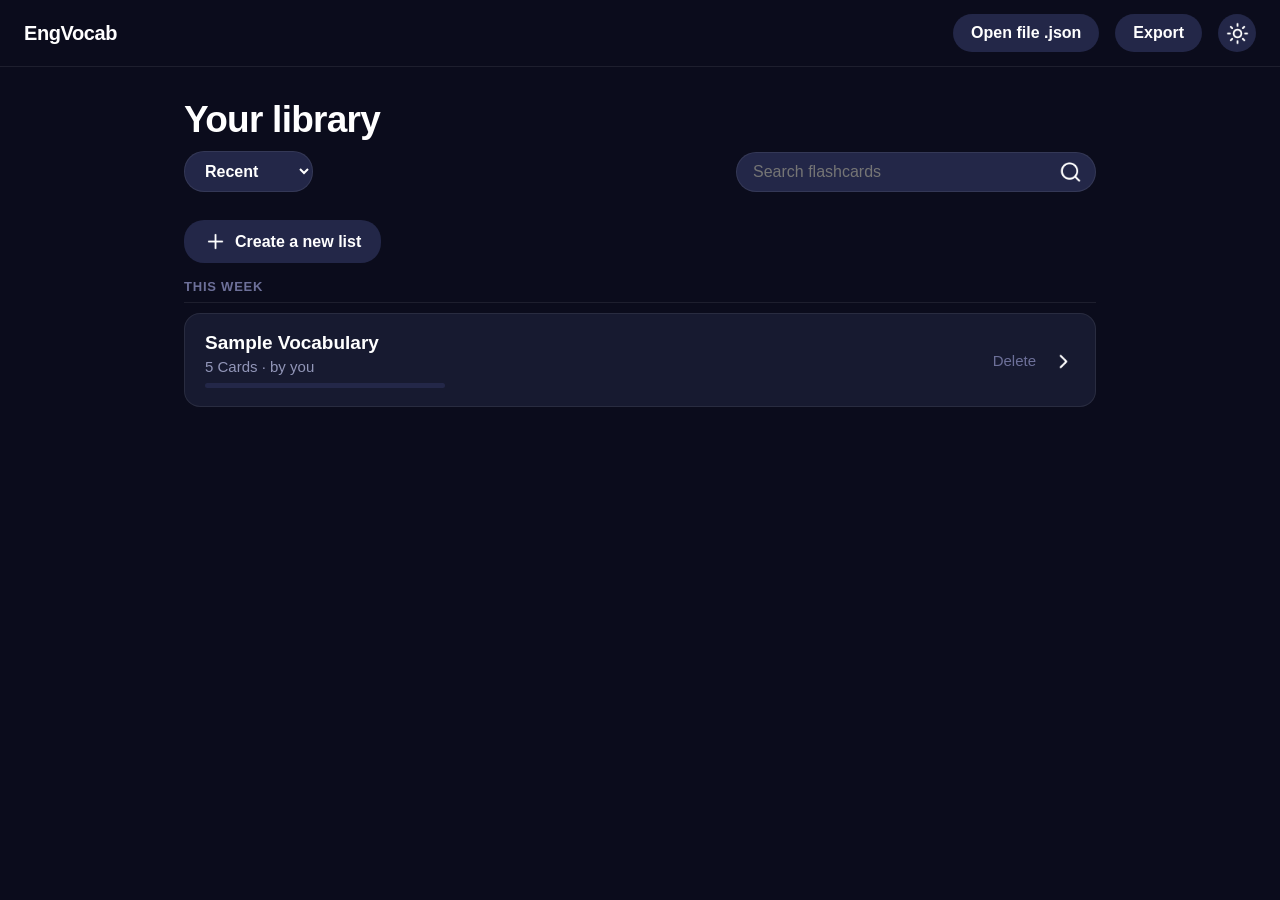
==== detail.html @ 564b1016 "no change" ====
<!DOCTYPE html>
<html lang="en">

<head>
    <meta charset="UTF-8">
    <meta name="viewport" content="width=device-width, initial-scale=1.0">
    <link rel="icon" type="image/png" href="./img/icon/icon-512.png">
    <title>EngVocab - Set</title>

    <link rel="preconnect" href="./font/font-times-new-roman.ttf">
    <link rel="preconnect" href="./font/font-times-new-roman.ttf" crossorigin>
    <link href="./font/font-times-new-roman.ttf" rel="stylesheet">

    <link rel="stylesheet" href="style.css">
</head>

<body>

    <div id="app"></div>

    <!-- Core: data, file storage, progress/streak, TTS, shared helpers -->
    <script src="js/state.js"></script>
    <script src="js/theme.js"></script>
    <script src="js/filesync.js"></script>
    <script src="js/progress.js"></script>
    <script src="js/helpers.js"></script>

    <!-- home.js holds the shared top nav / render dispatcher used by every page -->
    <script src="js/views/home.js"></script>
    <script src="js/views/detail.js"></script>
    <script src="js/views/editor.js"></script>

    <!-- App bootstrap (must load last) -->
    <script>window.DEFAULT_VIEW = 'detail';</script>
    <script src="js/main.js"></script>
</body>

</html>
---- style.css ----
:root {
  --bg: #0b0c1c;
  --panel: #171a30;
  --panel-2: #232748;
  --card: #2b2f52;
  --card-2: #333a63;
  --border: rgba(255, 255, 255, 0.08);
  --text: #ffffff;
  --text-dim: #9296b8;
  --text-dim-2: #6d7099;
  --accent: #5b6cf5;
  --accent-2: #4257ff;
  --accent-soft: rgba(91, 108, 245, 0.15);
  --green: #3fce7a;
  --green-dim: rgba(63, 206, 122, 0.15);
  --orange: #ff8a5c;
  --orange-dim: rgba(255, 138, 92, 0.15);
  --red: #ff5c7a;
  --yellow: #ffcf5c;
  --radius: 16px;
  --radius-sm: 10px;
}

/* ---------- Light theme ----------
   Toggled by setting data-theme="light" on <html> (see js/theme.js).
   Same variable names, so every rule elsewhere in this file that
   already uses var(--xxx) automatically re-themes with no other change. */
:root[data-theme="light"] {
  --bg: #f5f6fb;
  --panel: #ffffff;
  --panel-2: #eef0f8;
  --card: #ffffff;
  --card-2: #eef0f8;
  --border: rgba(20, 20, 40, 0.1);
  --text: #16182e;
  --text-dim: #5b5f7d;
  --text-dim-2: #82869e;
  --accent: #4257ff;
  --accent-2: #3346e6;
  --accent-soft: rgba(66, 87, 255, 0.1);
  --green: #1fa864;
  --green-dim: rgba(31, 168, 100, 0.12);
  --orange: #e2661f;
  --orange-dim: rgba(226, 102, 31, 0.12);
  --red: #e0304f;
  --yellow: #b98a00;
}
.theme-icon {
  width: 23px;
  height: 23px;
  object-fit: contain;
  vertical-align: middle;
}

/* Light theme: most icons in img/ are plain white PNGs (fine on the
   dark background) — invert them to a dark color so they stay visible
   on the light theme's light background. Icons that already carry
   their own color (like moon.png) get the "theme-icon-color" class
   instead, so they're skipped and keep their original color. */
:root[data-theme="light"] .theme-icon:not(.theme-icon-color) {
  filter: invert(1) brightness(0.2);
}

* {
  box-sizing: border-box;
}

html,
body {
  height: 100%;
}

body {
  margin: 0;
  background: var(--bg);
  color: var(--text);
  font-family: 'Be Vietnam Pro', -apple-system, BlinkMacSystemFont, 'Segoe UI', Roboto, Helvetica, Arial, sans-serif;
  -webkit-font-smoothing: antialiased;
  transition: background-color .2s ease, color .2s ease;
}

button {
  font-family: inherit;
}

.hidden {
  display: none !important;
}

::selection {
  background: var(--accent);
  color: #fff;
}

/* ---------- Top nav ---------- */
.topnav {
  display: flex;
  align-items: center;
  gap: 16px;
  padding: 14px 24px;
  border-bottom: 1px solid var(--border);
  background: var(--bg);
  position: sticky;
  top: 0;
  z-index: 20;
}

.topnav .brand {
  display: flex;
  align-items: center;
  gap: 10px;
  font-weight: 800;
  font-size: 20px;
  letter-spacing: -0.02em;
  cursor: pointer;
  user-select: none;
}

.brand-badge {
  width: 32px;
  height: 32px;
  border-radius: 9px;
  background: linear-gradient(135deg, var(--accent), #8b5cf6);
  display: flex;
  align-items: center;
  justify-content: center;
  font-size: 18px;
}

.topnav .spacer {
  flex: 1;
}

.icon-btn {
  width: 38px;
  height: 38px;
  border-radius: 50%;
  display: flex;
  align-items: center;
  justify-content: center;
  background: var(--panel-2);
  color: var(--text);
  border: none;
  /* background:transparent;border:none;color:var(--text); */
  cursor: pointer;
  font-size: 20px;
}
/* Nút "+ Create a new list" cần giãn theo chữ, không phải hình tròn cố định */
.icon-btn.wide {
  width: auto;
  height: auto;
  border-radius: 20px;
  padding: 10px 20px;
  white-space: nowrap;
  gap: 8px;
  font-weight: 700;
  font-size: 16px;
}

.icon-btn:hover {
  background: var(--panel-2);
}

.icon-btn-row {
  display: flex;
  gap: 8px;
  align-items: center;
}

.round-btn {
  background: var(--panel);
  border: 1px solid var(--border);
  font-size: 18px;
}

.round-btn:hover {
  background: var(--panel-2);
}

.dropdown-menu {
  position: absolute;
  top: 46px;
  right: 0;
  background: var(--panel-2);
  border: 1px solid var(--border);
  border-radius: 14px;
  padding: 8px;
  min-width: 200px;
  z-index: 50;
  box-shadow: 0 10px 30px rgba(0, 0, 0, 0.4);
}

.dropdown-menu button {
  display: flex;
  align-items: center;
  gap: 10px;
  width: 100%;
  text-align: left;
  background: none;
  border: none;
  color: var(--text);
  padding: 10px 12px;
  border-radius: 10px;
  cursor: pointer;
  font-size: 16px;
  font-weight: 600;
}

.dropdown-menu button:hover {
  background: var(--card-2);
}

.dropdown-menu button.danger {
  color: var(--red);
}

.mastered-tag {
  font-size: 12px;
  font-weight: 700;
  color: var(--green);
  background: var(--green-dim);
  padding: 2px 8px;
  border-radius: 99px;
  margin-left: 8px;
  vertical-align: middle;
}

.btn-primary {
  background: var(--accent);
  color: #fff;
  border: none;
  padding: 10px 18px;
  border-radius: 20px;
  font-weight: 700;
  cursor: pointer;
  font-size: 16px;
}

.btn-primary:hover {
  background: var(--accent-2);
}

.btn-ghost {
  background: var(--panel-2);
  color: var(--text);
  border: none;
  padding: 10px 18px;
  border-radius: 20px;
  font-weight: 700;
  cursor: pointer;
  font-size: 16px;
}

.btn-ghost:hover {
  background: var(--card-2);
}

/* ---------- Layout ---------- */
.page {
  max-width: 960px;
  margin: 0 auto;
  padding: 32px 24px 80px;
}

.crumb {
  color: var(--text-dim);
  font-size: 16px;
  display: flex;
  align-items: center;
  gap: 6px;
  margin-bottom: 10px;
}

.crumb a {
  color: var(--text-dim);
  text-decoration: none;
  cursor: pointer;
}

.crumb a:hover {
  color: var(--text);
}

h1.set-title {
  font-size: 37px;
  font-weight: 800;
  letter-spacing: -0.02em;
  margin: 0 0 24px;
}

/* ---------- Home: set list ---------- */
.empty-state {
  text-align: center;
  padding: 80px 20px;
  color: var(--text-dim);
}

.empty-state .big {
  font-size: 24px;
  font-weight: 800;
  color: var(--text);
  margin-bottom: 8px;
}

.set-grid {
  display: flex;
  flex-direction: column;
  gap: 12px;
}

.set-card {
  background: var(--panel);
  border: 1px solid var(--border);
  border-radius: var(--radius);
  padding: 18px 20px;
  cursor: pointer;
  display: flex;
  align-items: center;
  justify-content: space-between;
  transition: background .15s, transform .15s;
}

.set-card:hover {
  background: var(--panel-2);
  transform: translateY(-1px);
}

.set-card .name {
  font-weight: 700;
  font-size: 19px;
}

.set-card .meta {
  color: var(--text-dim);
  font-size: 15px;
  margin-top: 4px;
}

.set-card .arrow {
  color: var(--text-dim-2);
  font-size: 22px;
}

.set-card .del {
  background: transparent;
  border: none;
  color: var(--text-dim-2);
  font-size: 15px;
  padding: 6px 10px;
  border-radius: 8px;
  cursor: pointer;
}

.set-card .del:hover {
  color: var(--red);
  background: rgba(255, 92, 122, 0.1);
}

.streak-badge {
  background: var(--orange-dim);
  color: var(--orange);
  font-weight: 800;
  font-size: 16px;
  padding: 8px 16px;
  border-radius: 99px;
  white-space: nowrap;
}

.mini-progress {
  height: 5px;
  background: var(--panel-2);
  border-radius: 99px;
  overflow: hidden;
  margin-top: 8px;
  max-width: 240px;
}

.mini-progress-fill {
  height: 100%;
  background: var(--green);
  border-radius: 99px;
}

.mastery-bar-wrap {
  background: var(--panel);
  border: 1px solid var(--border);
  border-radius: 14px;
  padding: 16px 20px;
  margin-bottom: 20px;
}

.mastery-bar-head {
  display: flex;
  justify-content: space-between;
  font-size: 15px;
  color: var(--text-dim);
  font-weight: 700;
  margin-bottom: 10px;
}

.home-toolbar {
  display: flex;
  align-items: center;
  justify-content: space-between;
  gap: 12px;
  margin-bottom: 28px;
  flex-wrap: wrap;
}

.sort-select {
  background: var(--panel-2);
  color: var(--text);
  border: 1px solid var(--border);
  padding: 10px 16px;
  border-radius: 20px;
  font-weight: 700;
  font-size: 16px;
  cursor: pointer;
  outline: none;
}

.search-box {
  position: relative;
  flex: 1;
  max-width: 360px;
  min-width: 200px;
}

.search-box input {
  width: 100%;
  background: var(--panel-2);
  border: 1px solid var(--border);
  color: var(--text);
  padding: 10px 40px 10px 16px;
  border-radius: 20px;
  font-size: 16px;
  outline: none;
}

.search-box input:focus {
  border-color: var(--accent);
}

.search-box .search-icon {
  position: absolute;
  right: 14px;
  top: 50%;
  transform: translateY(-50%);
  color: var(--text-dim);
  pointer-events: none;
}

.set-group {
  margin-bottom: 28px;
}

.set-group-label {
  font-size: 13px;
  font-weight: 800;
  letter-spacing: 0.06em;
  color: var(--text-dim-2);
  margin-bottom: 10px;
  padding-bottom: 8px;
  border-bottom: 1px solid var(--border);
}

/* ---------- Study set overview ---------- */
.action-row {
  display: flex;
  gap: 10px;
  margin-bottom: 24px;
  flex-wrap: wrap;
}

.mode-tabs {
  display: grid;
  grid-template-columns: 1fr 1fr 1fr;
  gap: 10px;
  margin-bottom: 20px;
}

.mode-tab {
  background: var(--panel);
  border: 1px solid var(--border);
  border-radius: 14px;
  padding: 16px;
  display: flex;
  align-items: center;
  justify-content: center;
  gap: 10px;
  font-weight: 700;
  cursor: pointer;
  font-size: 17px;
}

.mode-tab:hover {
  background: var(--panel-2);
}

.mode-tab .ic {
  font-size: 20px;
}

.preview-card {
  background: var(--panel);
  border: 1px solid var(--border);
  border-radius: var(--radius);
  overflow: hidden;
  margin-bottom: 24px;
}

.preview-face {
  min-height: 220px;
  display: flex;
  align-items: center;
  justify-content: center;
  font-size: 31px;
  font-weight: 600;
  padding: 40px 20px;
  text-align: center;
  cursor: pointer;
}

.preview-face.def {
  color: var(--accent);
}

.preview-hint {
  display: flex;
  justify-content: space-between;
  align-items: center;
  padding: 10px 18px;
  color: var(--text-dim);
  font-size: 15px;
}

.preview-footer {
  background: var(--accent-soft);
  color: var(--accent);
  padding: 10px 18px;
  font-size: 15px;
  display: flex;
  align-items: center;
  gap: 8px;
  font-weight: 600;
}

.preview-nav {
  display: flex;
  align-items: center;
  justify-content: center;
  gap: 16px;
  padding: 14px 0;
}

.preview-count {
  color: var(--text-dim);
  font-size: 15px;
  font-weight: 600;
}

kbd {
  background: var(--panel-2);
  border: 1px solid var(--border);
  border-radius: 5px;
  padding: 1px 7px;
  font-size: 13px;
  font-family: inherit;
}

.term-section {
  position: relative;
}

.term-list-header {
  display: flex;
  align-items: center;
  justify-content: space-between;
  margin: 32px 0 14px;
}

.term-list-header h3 {
  margin: 0;
  font-size: 20px;
}

.term-list-header.sticky-bar {
  position: sticky;
  top: 66px;
  z-index: 15;
  background: var(--bg);
  padding: 14px 0;
  margin: 32px 0 14px;
}

.term-row {
  background: var(--panel);
  border: 1px solid var(--border);
  border-radius: 14px;
  padding: 12px 20px 18px;
  margin-bottom: 10px;
}

.term-row-icons {
  display: flex;
  justify-content: flex-end;
  gap: 6px;
  margin-bottom: 6px;
}

.term-row-icons .round-btn.small {
  width: 32px;
  height: 32px;
  font-size: 16px;
}

.term-row-content {
  display: flex;
  gap: 20px;
  align-items: center;
}

.term-row-content .sep {
  width: 1px;
  align-self: stretch;
  background: var(--border);
  flex-shrink: 0;
}

.term-row .t {
  flex: 1;
  font-weight: 700;
  font-size: 18px;
}

.term-row .d {
  flex: 1;
  color: var(--text-dim);
  font-size: 18px;
  position: relative;
}

.term-row .d.hidden-def {
  color: transparent;
  user-select: none;
}

.term-row .d.hidden-def::before {
  content: '';
  position: absolute;
  inset: 0;
  background: var(--panel-2);
  border-radius: 6px;
}

.term-row.editing {
  padding: 16px 20px;
}

.term-edit-input {
  flex: 1;
  background: var(--panel-2);
  border: 1px solid var(--border);
  color: var(--text);
  padding: 10px 12px;
  border-radius: 10px;
  font-size: 17px;
  outline: none;
}

.term-edit-input:focus {
  border-color: var(--accent);
}

/* ---------- Editor ---------- */
.editor-row {
  background: var(--panel);
  border: 1px solid var(--border);
  border-radius: 14px;
  padding: 16px;
  display: flex;
  gap: 14px;
  margin-bottom: 12px;
  align-items: flex-start;
}

.editor-row .num {
  width: 26px;
  height: 26px;
  border-radius: 50%;
  background: var(--panel-2);
  display: flex;
  align-items: center;
  justify-content: center;
  font-size: 13px;
  color: var(--text-dim);
  margin-top: 20px;
  flex-shrink: 0;
}

.editor-row input {
  flex: 1;
  background: var(--panel-2);
  border: 1px solid transparent;
  color: var(--text);
  padding: 12px 14px;
  border-radius: 10px;
  font-size: 17px;
  outline: none;
}

.editor-row input:focus {
  border-color: var(--accent);
}

.editor-row .rm {
  background: transparent;
  border: none;
  color: var(--text-dim-2);
  cursor: pointer;
  font-size: 20px;
  width: 30px;
  height: 30px;
  flex-shrink: 0;
  border-radius: 8px;
  margin-top: 14px;
  display: flex;
  align-items: center;
  justify-content: center;
}

.editor-row .rm:hover {
  color: var(--red);
  background: rgba(255, 92, 122, 0.1);
}

.field-label {
  font-size: 12px;
  color: var(--text-dim-2);
  text-transform: uppercase;
  letter-spacing: .04em;
  margin-bottom: 4px;
  display: block;
}

.editor-col {
  display: flex;
  flex-direction: column;
  flex: 1;
}

.def-suggestion {
  min-height: 20px;
  margin-top: 4px;
}
.sugg-chip {
  display: inline-block;
  font-size: 13px;
  color: var(--accent);
  background: var(--accent-soft);
  border-radius: 8px;
  padding: 4px 10px;
  cursor: pointer;
}
.sugg-chip:hover { filter: brightness(1.1); }
.sugg-chip em { color: var(--text-dim); font-style: normal; }
.sugg-loading, .sugg-error {
  font-size: 13px;
  color: var(--text-dim);
}
.sugg-error { color: var(--red); }

.add-row-btn {
  width: 100%;
  padding: 16px;
  border-radius: 14px;
  border: 1.5px dashed var(--border);
  background: transparent;
  color: var(--text-dim);
  font-weight: 700;
  cursor: pointer;
  font-size: 16px;
  margin-bottom: 20px;
}

.add-row-btn:hover {
  border-color: var(--accent);
  color: var(--accent);
}

textarea.import-box {
  width: 100%;
  min-height: 160px;
  background: var(--panel);
  border: 1px solid var(--border);
  color: var(--text);
  border-radius: 14px;
  padding: 16px;
  font-size: 16px;
  font-family: inherit;
  resize: vertical;
  outline: none;
}

textarea.import-box:focus {
  border-color: var(--accent);
}

.toggle-link {
  color: var(--accent);
  background: none;
  border: none;
  cursor: pointer;
  font-weight: 700;
  font-size: 15px;
  padding: 0;
}

input.title-input {
  width: 100%;
  background: transparent;
  border: none;
  border-bottom: 2px solid var(--border);
  color: var(--text);
  font-size: 35px;
  font-weight: 700;
  padding: 6px 2px;
  outline: none;
  margin-bottom: 24px;
  -webkit-font-smoothing: antialiased;
  -moz-osx-font-smoothing: grayscale;
  text-rendering: optimizeLegibility;
}

input.title-input:focus {
  border-color: var(--accent);
}

.editor-actions {
  display: flex;
  gap: 10px;
  justify-content: flex-end;
  margin-top: 24px;
  padding-top: 20px;
  border-top: 1px solid var(--border);
}

/* ---------- Full-screen study modes ---------- */
.study-screen {
  position: fixed;
  inset: 0;
  background: var(--bg);
  z-index: 100;
  display: flex;
  flex-direction: column;
}

.study-top {
  display: flex;
  align-items: center;
  padding: 16px 24px;
  gap: 16px;
}

.study-top .left {
  display: flex;
  align-items: center;
  gap: 8px;
  font-weight: 800;
  font-size: 18px;
}

.study-top .center {
  flex: 1;
  text-align: center;
  color: var(--text-dim);
  font-size: 15px;
}

.study-top .center .setname {
  font-weight: 700;
  color: var(--text);
  font-size: 16px;
  display: block;
}

.study-top .right {
  display: flex;
  gap: 10px;
  align-items: center;
}

.study-body {
  flex: 1;
  display: flex;
  flex-direction: column;
  align-items: center;
  padding: 0 24px 24px;
  overflow: auto;
}

.study-inner {
  width: 100%;
  max-width: 760px;
}

/* Flashcard mode */
.fc-stats {
  display: flex;
  justify-content: space-between;
  margin-bottom: 14px;
}

.stat-pill {
  display: flex;
  align-items: center;
  gap: 8px;
  font-weight: 700;
  font-size: 16px;
}

.stat-pill .n {
  width: 26px;
  height: 26px;
  border-radius: 50%;
  display: flex;
  align-items: center;
  justify-content: center;
  font-size: 15px;
  border: 1.5px solid currentColor;
}

.stat-orange {
  color: var(--orange);
}

.stat-green {
  color: var(--green);
}

.flip-card {
  position: relative;
  background: var(--panel);
  border: 1px solid var(--border);
  border-radius: var(--radius);
  min-height: 380px;
  display: flex;
  flex-direction: column;
  cursor: pointer;
  user-select: none;
  perspective: 1200px;
  touch-action: pan-y;
  will-change: transform;
}

.flip-card.swipe-yes {
  border-color: var(--green);
  box-shadow: 0 0 0 2px var(--green) inset;
}
.flip-card.swipe-no {
  border-color: var(--red, #e5484d);
  box-shadow: 0 0 0 2px var(--red, #e5484d) inset;
}

.flip-card .fc-head {
  display: flex;
  justify-content: space-between;
  align-items: center;
  padding: 16px 20px;
  color: var(--text-dim);
  font-size: 15px;
}

.flip-card .fc-face {
  flex: 1;
  display: flex;
  align-items: center;
  justify-content: center;
  font-size: 33px;
  font-weight: 600;
  text-align: center;
  padding: 20px 40px;
}

.flip-card .fc-face.def {
  color: var(--accent);
}

.flip-card .fc-foot {
  background: var(--accent-soft);
  color: var(--accent);
  font-weight: 600;
  font-size: 15px;
  padding: 12px 20px;
  display: flex;
  align-items: center;
  justify-content: center;
  gap: 8px;
}

.fc-controls {
  display: flex;
  justify-content: center;
  gap: 20px;
  margin-top: 20px;
}

.fc-circle {
  width: 56px;
  height: 56px;
  border-radius: 50%;
  border: none;
  cursor: pointer;
  display: flex;
  align-items: center;
  justify-content: center;
  font-size: 24px;
  color: #fff;
}

.fc-circle.no {
  background: var(--orange-dim);
  color: var(--orange);
}

.fc-circle.no:hover {
  background: var(--orange);
  color: #fff;
}

.fc-circle.yes {
  background: var(--green-dim);
  color: var(--green);
}

.fc-circle.yes:hover {
  background: var(--green);
  color: #fff;
}

.fc-nav {
  width: 44px;
  height: 44px;
  border-radius: 50%;
  border: 1px solid var(--border);
  background: var(--panel);
  color: var(--text-dim);
  cursor: pointer;
  font-size: 18px;
  display: flex;
  align-items: center;
  justify-content: center;
}

.fc-nav:hover {
  background: var(--panel-2);
  color: var(--text);
}

.fc-bottom-row {
  display: flex;
  justify-content: center;
  align-items: center;
  margin-top: 24px;
}

/* Learn mode */
.progress-track {
  height: 8px;
  background: var(--panel-2);
  border-radius: 99px;
  overflow: hidden;
  flex: 1;
  margin: 0 14px;
}

.progress-fill {
  height: 100%;
  background: var(--accent);
  border-radius: 99px;
  transition: width .3s;
}

.learn-card {
  background: var(--panel);
  border: 1px solid var(--border);
  border-radius: var(--radius);
  padding: 28px;
  margin-bottom: 20px;
}

.learn-label {
  color: var(--text-dim);
  font-size: 15px;
  margin-bottom: 10px;
  display: flex;
  align-items: center;
  gap: 8px;
}

.learn-term {
  font-size: 28px;
  font-weight: 600;
  min-height: 60px;
  margin-bottom: 20px;
}

.choices {
  display: grid;
  grid-template-columns: 1fr 1fr;
  gap: 12px;
}

.choice {
  background: var(--panel);
  border: 1.5px solid var(--border);
  border-radius: 12px;
  padding: 16px 18px;
  text-align: left;
  cursor: pointer;
  font-size: 17px;
  color: var(--text);
  display: flex;
  gap: 12px;
  align-items: flex-start;
}

.choice:hover {
  border-color: var(--accent);
}

.choice .idx {
  color: var(--text-dim-2);
  font-weight: 700;
}

.choice.correct {
  background: var(--green-dim);
  border-color: var(--green);
  color: var(--green);
}

.choice.wrong {
  background: rgba(255, 92, 122, 0.1);
  border-color: var(--red);
  color: var(--red);
}

.written-input {
  width: 100%;
  background: var(--panel-2);
  border: 1.5px solid var(--border);
  color: var(--text);
  padding: 14px 16px;
  border-radius: 12px;
  font-size: 18px;
  outline: none;
}

.written-input:focus {
  border-color: var(--accent);
}

.learn-footer {
  display: flex;
  justify-content: space-between;
  align-items: center;
  margin-top: 14px;
}

.link-btn {
  background: none;
  border: none;
  color: var(--accent);
  cursor: pointer;
  font-weight: 700;
  font-size: 16px;
}

.feedback-banner {
  border-radius: 12px;
  padding: 14px 18px;
  margin-bottom: 16px;
  font-weight: 700;
  display: none;
  align-items: center;
  gap: 10px;
}

.feedback-banner.show {
  display: flex;
}

.feedback-banner.ok {
  background: var(--green-dim);
  color: var(--green);
}

.feedback-banner.bad {
  background: rgba(255, 92, 122, 0.1);
  color: var(--red);
}

.continue-btn {
  margin-top: 10px;
  align-self: flex-end;
}

/* Test mode */
.test-q {
  background: var(--panel);
  border: 1px solid var(--border);
  border-radius: var(--radius);
  padding: 24px;
  margin-bottom: 18px;
}

.test-q .qn {
  color: var(--text-dim);
  font-size: 15px;
  margin-bottom: 8px;
}

.test-q .qterm {
  font-size: 22px;
  font-weight: 700;
  margin-bottom: 16px;
}

.tf-row {
  display: flex;
  gap: 12px;
}

.tf-choice {
  flex: 1;
  text-align: center;
  padding: 14px;
  border-radius: 10px;
  border: 1.5px solid var(--border);
  background: var(--panel-2);
  cursor: pointer;
  font-weight: 700;
}

.tf-choice.sel {
  border-color: var(--accent);
  background: var(--accent-soft);
  color: var(--accent);
}

.test-q .review-tag {
  font-size: 13px;
  font-weight: 700;
  padding: 3px 10px;
  border-radius: 99px;
  margin-left: 8px;
}

.review-tag.correct {
  background: var(--green-dim);
  color: var(--green);
}

.review-tag.wrong {
  background: rgba(255, 92, 122, 0.1);
  color: var(--red);
}

/* Modal */
.modal-overlay {
  position: fixed;
  inset: 0;
  background: rgba(4, 5, 15, 0.7);
  z-index: 200;
  display: flex;
  align-items: center;
  justify-content: center;
  padding: 20px;
}

.modal {
  background: var(--panel);
  border: 1px solid var(--border);
  border-radius: 20px;
  width: 100%;
  max-width: 520px;
  max-height: 88vh;
  overflow-y: auto;
  padding: 28px;
}

.modal h2 {
  margin: 0 0 20px;
  font-size: 26px;
}

.modal-row {
  background: var(--panel-2);
  border-radius: 14px;
  padding: 16px 18px;
  margin-bottom: 12px;
  display: flex;
  align-items: center;
  justify-content: space-between;
  font-weight: 700;
}

.switch {
  width: 42px;
  height: 24px;
  background: var(--card-2);
  border-radius: 99px;
  position: relative;
  cursor: pointer;
  flex-shrink: 0;
  border: none;
}

.switch.on {
  background: var(--accent);
}

.switch .knob {
  position: absolute;
  top: 3px;
  left: 3px;
  width: 18px;
  height: 18px;
  border-radius: 50%;
  background: #fff;
  transition: left .15s;
}

.switch.on .knob {
  left: 21px;
}

.num-input {
  width: 70px;
  background: var(--panel-2);
  border: 1px solid var(--border);
  color: var(--text);
  padding: 10px 12px;
  border-radius: 10px;
  text-align: center;
  font-weight: 700;
  outline: none;
}

.modal-actions {
  display: flex;
  justify-content: flex-end;
  gap: 10px;
  margin-top: 20px;
}

.modal-close {
  position: absolute;
  top: 20px;
  right: 20px;
  background: var(--panel-2);
  border: none;
  color: var(--text);
  width: 32px;
  height: 32px;
  border-radius: 50%;
  cursor: pointer;
  font-size: 18px;
}

.modal-sep {
  border: none;
  border-top: 1px solid var(--border);
  margin: 16px 0;
}

.modal-row-link {
  color: var(--accent);
  font-weight: 700;
  font-size: 16px;
  display: inline-flex;
  align-items: center;
  gap: 4px;
}

.modal-subpanel {
  background: var(--panel);
  border: 1px solid var(--border);
  border-radius: 12px;
  padding: 4px 12px;
  margin: -4px 0 12px;
}

.select-input {
  background: var(--panel-2);
  border: 1px solid var(--border);
  color: var(--text);
  padding: 8px 12px;
  border-radius: 10px;
  font-weight: 600;
  outline: none;
  cursor: pointer;
}

.modal-footer-row {
  display: flex;
  justify-content: space-between;
  align-items: center;
  margin-top: 20px;
}

.pill-row {
  display: flex;
  gap: 10px;
  margin-bottom: 18px;
  flex-wrap: wrap;
}

.pill-toggle {
  flex: 1;
  min-width: 110px;
  background: var(--panel-2);
  border: 1.5px solid var(--border);
  color: var(--text-dim);
  padding: 12px 16px;
  border-radius: 99px;
  font-weight: 700;
  cursor: pointer;
  text-align: center;
  display: flex;
  align-items: center;
  justify-content: center;
  gap: 8px;
}

.pill-toggle.on {
  background: var(--accent-soft);
  border-color: var(--accent);
  color: var(--accent);
}

.pill-toggle.disabled {
  opacity: 0.4;
  cursor: not-allowed;
}

.accordion-row {
  background: var(--panel-2);
  border-radius: 14px;
  padding: 16px 18px;
  margin-bottom: 12px;
  display: flex;
  align-items: center;
  justify-content: space-between;
  font-weight: 700;
  cursor: pointer;
}

.accordion-row .chev {
  transition: transform .15s;
  display: inline-block;
  color: var(--text-dim);
}

.accordion-row .chev.open {
  transform: rotate(180deg);
}

.accordion-panel {
  background: var(--panel);
  border: 1px solid var(--border);
  border-radius: 12px;
  padding: 4px 12px;
  margin: -4px 0 12px;
}

.matching-rows {
  display: flex;
  flex-direction: column;
  gap: 12px;
}

.matching-row {
  display: flex;
  align-items: stretch;
  gap: 16px;
}

.matching-fixed {
  flex: 1;
  background: var(--panel-2);
  border: 1.5px solid var(--border);
  color: var(--text);
  padding: 14px 16px;
  border-radius: 10px;
  font-weight: 700;
  font-size: 17px;
  display: flex;
  align-items: center;
}

.matching-drop {
  flex: 1;
  min-height: 48px;
  border: 1.5px dashed var(--border);
  border-radius: 10px;
  padding: 12px 16px;
  display: flex;
  align-items: center;
  justify-content: space-between;
  gap: 8px;
  color: var(--text-dim);
  transition: border-color .15s, background .15s;
}

.matching-drop.over {
  border-color: var(--accent);
  background: var(--accent-soft);
}

.matching-drop.filled {
  border-style: solid;
  background: var(--card);
  color: var(--text);
  font-weight: 700;
  cursor: pointer;
}

.matching-drop.filled.correct {
  border-color: var(--green);
  background: var(--green-dim);
  color: var(--green);
}

.matching-drop.filled.wrong {
  border-color: var(--red);
  background: var(--red);
  background: rgba(255, 92, 122, 0.12);
  color: var(--red);
}

.matching-drop .remove-x {
  color: var(--text-dim);
  font-weight: 800;
  cursor: pointer;
  padding: 0 2px;
}

.matching-bank-label {
  font-size: 13px;
  color: var(--text-dim-2);
  text-transform: uppercase;
  letter-spacing: .04em;
  margin: 20px 0 10px;
}

.matching-bank {
  display: flex;
  flex-wrap: wrap;
  gap: 10px;
}

.matching-chip {
  background: var(--panel-2);
  border: 1.5px solid var(--border);
  color: var(--text);
  padding: 10px 16px;
  border-radius: 10px;
  cursor: grab;
  font-weight: 600;
  font-size: 16px;
  user-select: none;
}

.matching-chip.picked {
  border-color: var(--accent);
  background: var(--accent-soft);
  color: var(--accent);
}

.matching-chip.dragging {
  opacity: 0.4;
}

/* Results */
.results-hero {
  text-align: center;
  padding: 40px 20px;
}

.results-score {
  font-size: 59px;
  font-weight: 800;
  margin: 10px 0;
}

.results-sub {
  color: var(--text-dim);
  margin-bottom: 30px;
}

.results-stats {
  display: flex;
  justify-content: center;
  gap: 32px;
  margin-bottom: 30px;
}

.rstat {
  text-align: center;
}

.rstat .n {
  font-size: 31px;
  font-weight: 800;
}

.rstat .l {
  color: var(--text-dim);
  font-size: 15px;
  margin-top: 2px;
}

@media (max-width:640px) {
  .mode-tabs {
    grid-template-columns: 1fr;
  }

  .choices {
    grid-template-columns: 1fr;
  }

  h1.set-title {
    font-size: 28px;
  }

  .page {
    padding: 20px 16px 60px;
  }
}
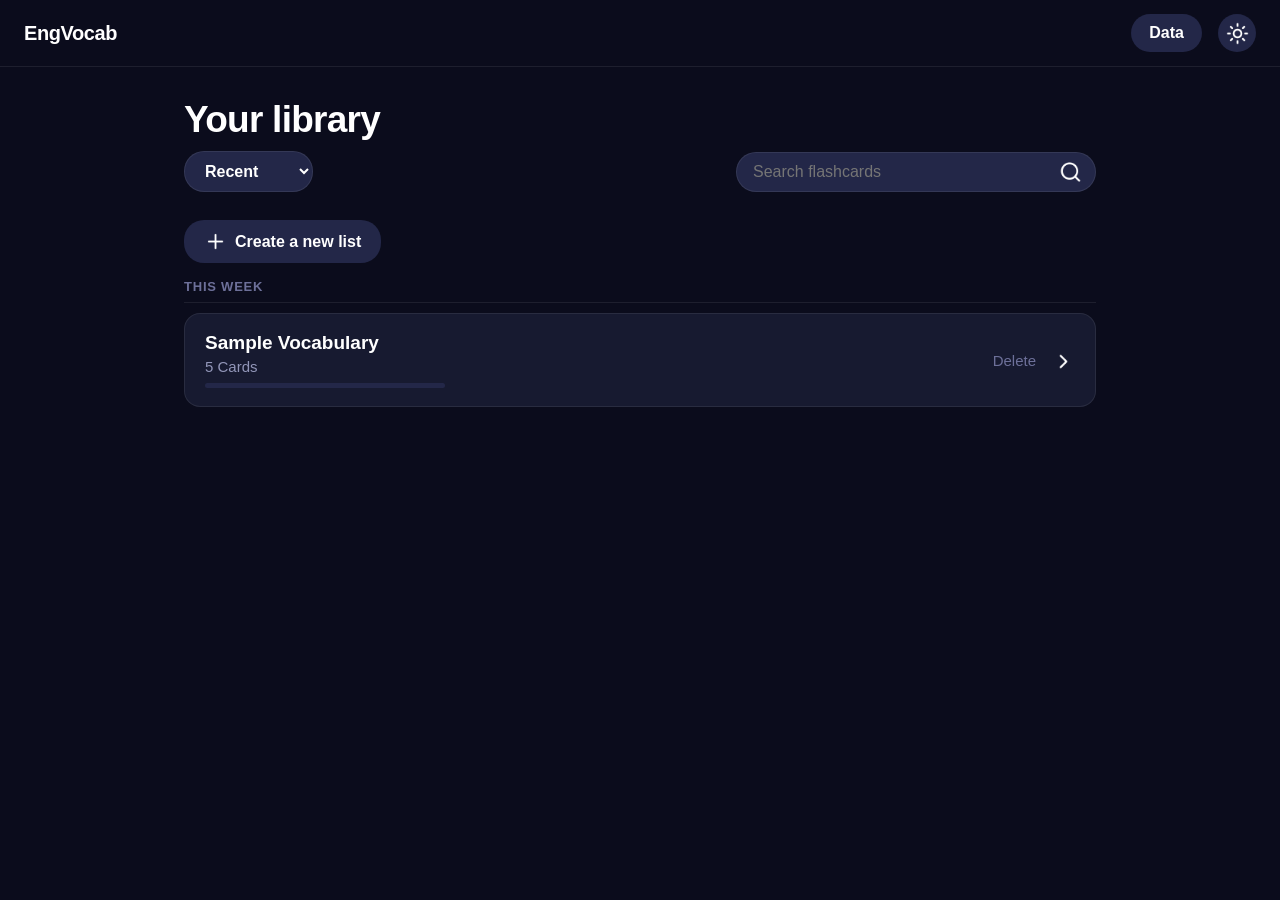
==== commit 9226d443: "feat: spaced repetition, retry missed terms, richer terms, better import, data menu - Leitner-style " ====
--- a/detail.html
+++ b/detail.html
@@ -7,11 +7,8 @@
     <link rel="icon" type="image/png" href="./img/icon/icon-512.png">
     <title>EngVocab - Set</title>
 
-    <link rel="preconnect" href="./font/font-times-new-roman.ttf">
-    <link rel="preconnect" href="./font/font-times-new-roman.ttf" crossorigin>
-    <link href="./font/font-times-new-roman.ttf" rel="stylesheet">
-
     <link rel="stylesheet" href="style.css">
+    <link rel="manifest" href="./manifest.json">
 </head>
 
 <body>
@@ -25,8 +22,8 @@
     <script src="js/progress.js"></script>
     <script src="js/helpers.js"></script>
 
-    <!-- home.js holds the shared top nav / render dispatcher used by every page -->
-    <script src="js/views/home.js"></script>
+    <!-- Shared render dispatcher + top nav, then this page's views -->
+    <script src="js/layout.js"></script>
     <script src="js/views/detail.js"></script>
     <script src="js/views/editor.js"></script>
 
@@ -36,3 +33,4 @@
 </body>
 
 </html>
+
--- a/style.css
+++ b/style.css
@@ -1638,4 +1638,306 @@
   .page {
     padding: 20px 16px 60px;
   }
-}+}
+/* =========================================================
+   Spaced repetition, extra term fields, data menu, import
+========================================================= */
+.preview-face,
+.flip-card .fc-face {
+  flex-direction: column;
+  gap: 10px;
+}
+
+.face-meta,
+.t-meta {
+  display: flex;
+  flex-wrap: wrap;
+  align-items: center;
+  gap: 8px;
+  font-size: 15px;
+  font-weight: 400;
+  color: var(--text-dim);
+}
+
+.t-meta {
+  margin-top: 4px;
+}
+
+.pos-tag {
+  font-size: 13px;
+  font-weight: 700;
+  font-style: italic;
+  color: var(--accent);
+  background: var(--accent-soft);
+  padding: 2px 8px;
+  border-radius: 99px;
+}
+
+.phonetic {
+  font-family: 'Segoe UI', 'Lucida Sans Unicode', 'Arial Unicode MS', sans-serif;
+}
+
+.face-example,
+.d-example,
+.feedback-example {
+  font-size: 16px;
+  font-weight: 400;
+  font-style: italic;
+  color: var(--text-dim);
+}
+
+.d-example {
+  margin-top: 4px;
+  font-size: 15px;
+}
+
+.feedback-banner.show:has(.feedback-example) {
+  flex-wrap: wrap;
+}
+
+.feedback-example {
+  flex-basis: 100%;
+}
+
+.due-tag {
+  color: var(--orange);
+  font-weight: 700;
+}
+
+.due-banner {
+  background: var(--orange-dim);
+  color: var(--text);
+  border-radius: 12px;
+  padding: 12px 16px;
+  margin-bottom: 16px;
+}
+
+.review-due-btn,
+.retry-missed-btn {
+  display: inline-flex;
+  align-items: center;
+  gap: 8px;
+}
+
+.review-due-btn {
+  width: 100%;
+  justify-content: center;
+  margin-bottom: 16px;
+  padding: 14px 18px;
+  border-radius: 14px;
+  border: 1px solid var(--orange);
+  background: var(--orange-dim);
+  color: var(--text);
+  font-size: 16px;
+  font-weight: 700;
+  cursor: pointer;
+}
+
+.review-due-btn:hover {
+  filter: brightness(1.1);
+}
+
+.kbd-hint {
+  margin-top: 14px;
+  text-align: center;
+  color: var(--text-dim-2);
+  font-size: 13px;
+}
+
+/* editor: main fields + optional extra fields */
+.editor-fields {
+  flex: 1;
+  min-width: 0;
+  display: flex;
+  flex-direction: column;
+  gap: 8px;
+}
+
+.editor-main,
+.editor-extra {
+  display: flex;
+  gap: 14px;
+}
+
+.editor-extra {
+  display: none;
+}
+
+.editor-row.show-extra .editor-extra {
+  display: flex;
+}
+
+.editor-row.show-extra .extra-toggle {
+  display: none;
+}
+
+.editor-col.extra-small {
+  flex: 0 0 150px;
+}
+
+.editor-extra input {
+  font-size: 15px;
+  padding: 9px 12px;
+}
+
+.extra-toggle {
+  align-self: flex-start;
+  background: none;
+  border: none;
+  padding: 2px 0;
+  color: var(--text-dim-2);
+  font-size: 13px;
+  cursor: pointer;
+}
+
+.extra-toggle:hover {
+  color: var(--accent);
+}
+
+.import-option {
+  display: flex;
+  align-items: center;
+  gap: 8px;
+  margin-top: 10px;
+  color: var(--text-dim);
+  font-size: 14px;
+  cursor: pointer;
+}
+
+.import-actions,
+.modal-btn-row {
+  display: flex;
+  flex-wrap: wrap;
+  gap: 10px;
+  margin-top: 10px;
+}
+
+.import-status {
+  margin-top: 8px;
+  color: var(--text-dim);
+  font-size: 14px;
+}
+
+.import-status.floating {
+  position: fixed;
+  left: 50%;
+  bottom: 20px;
+  transform: translateX(-50%);
+  z-index: 60;
+  background: var(--panel-2);
+  color: var(--text);
+  border: 1px solid var(--border);
+  border-radius: 12px;
+  padding: 10px 16px;
+  box-shadow: 0 8px 24px rgba(0, 0, 0, .3);
+  max-width: calc(100% - 32px);
+}
+
+.modal-subtitle {
+  font-size: 16px;
+  margin: 20px 0 4px;
+}
+
+.modal-hint {
+  margin: 0 0 6px;
+  color: var(--text-dim);
+  font-size: 14px;
+  line-height: 1.5;
+}
+
+.nav-file {
+  max-width: 220px;
+  overflow: hidden;
+  text-overflow: ellipsis;
+  white-space: nowrap;
+}
+
+/* ---------- Phone layout ---------- */
+@media (max-width:640px) {
+  .topnav {
+    gap: 8px;
+    padding: 10px 12px;
+  }
+
+  .topnav .brand {
+    font-size: 17px;
+  }
+
+  .topnav .btn-ghost,
+  .topnav .btn-primary {
+    padding: 8px 10px;
+    font-size: 14px;
+  }
+
+  .nav-file {
+    max-width: 110px;
+  }
+
+  .editor-row {
+    padding: 12px;
+    gap: 10px;
+  }
+
+  .editor-row .num {
+    display: none;
+  }
+
+  .editor-main,
+  .editor-extra {
+    flex-direction: column;
+    gap: 8px;
+  }
+
+  .editor-col.extra-small {
+    flex-basis: auto;
+  }
+
+  .term-row {
+    padding: 10px 14px 14px;
+  }
+
+  .term-row-content {
+    flex-direction: column;
+    align-items: stretch;
+    gap: 6px;
+  }
+
+  .term-row-content .sep {
+    width: auto;
+    height: 1px;
+  }
+
+  .term-row .t,
+  .term-row .d {
+    font-size: 16px;
+  }
+
+  .preview-face {
+    min-height: 180px;
+    font-size: 26px;
+    padding: 28px 16px;
+  }
+
+  .flip-card .fc-face {
+    font-size: 26px;
+    padding: 16px 18px;
+  }
+
+  .results-score {
+    font-size: 44px;
+  }
+
+  .results-stats {
+    gap: 20px;
+  }
+
+  .modal {
+    padding: 20px 16px;
+  }
+
+  .kbd-hint,
+  .preview-footer,
+  .flip-card .fc-foot {
+    display: none;
+  }
+}
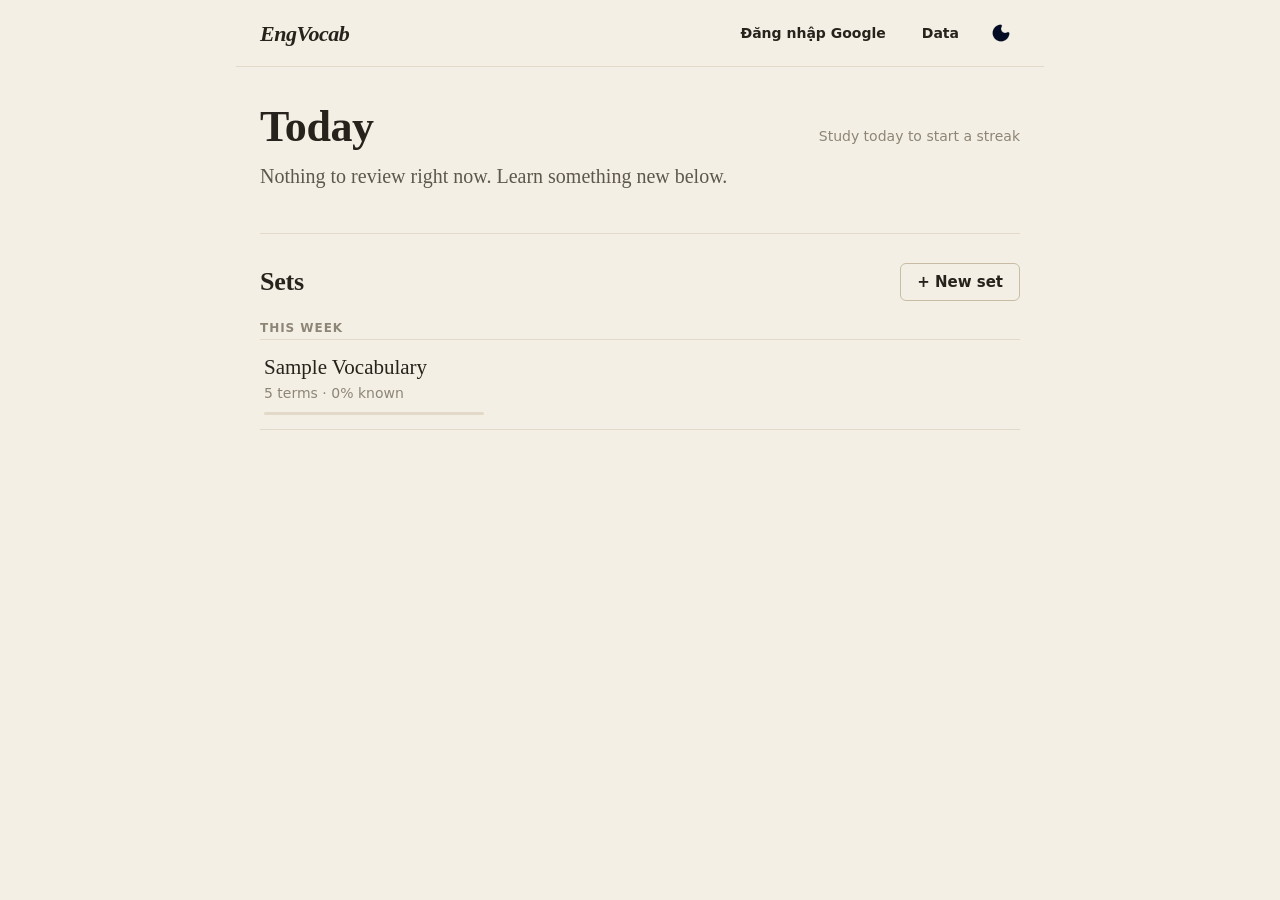
==== commit 2a86c204: "feat(ui): Google sign-in, autosave toggle, sync status and Save now in top nav" ====
--- a/detail.html
+++ b/detail.html
@@ -19,6 +19,8 @@
     <script src="js/state.js"></script>
     <script src="js/theme.js"></script>
     <script src="js/filesync.js"></script>
+    <script src="js/drivesync.js"></script>
+    <script src="https://accounts.google.com/gsi/client" async defer></script>
     <script src="js/progress.js"></script>
     <script src="js/helpers.js"></script>
 
@@ -26,6 +28,10 @@
     <script src="js/layout.js"></script>
     <script src="js/views/detail.js"></script>
     <script src="js/views/editor.js"></script>
+    <script src="js/views/flashcards.js"></script>
+    <script src="js/views/learn.js"></script>
+    <script src="js/views/test.js"></script>
+    <script src="js/views/results.js"></script>
 
     <!-- App bootstrap (must load last) -->
     <script>window.DEFAULT_VIEW = 'detail';</script>
--- a/style.css
+++ b/style.css
@@ -1,1943 +1,1107 @@
+/* =========================================================
+   EngVocab — "paper notebook" theme
+   Warm paper, ink text, one pen-red accent, hairline rules
+   instead of boxed cards. Vocabulary is set in a serif, UI
+   chrome in the system sans. Flashcards look like ruled
+   index cards.
+
+   Light ("paper") is the base; :root[data-theme="dark"]
+   swaps the same tokens for a night-desk palette.
+   Icons in img/icon are white PNGs: tinted via filter below.
+========================================================= */
 :root {
-  --bg: #0b0c1c;
-  --panel: #171a30;
-  --panel-2: #232748;
-  --card: #2b2f52;
-  --card-2: #333a63;
-  --border: rgba(255, 255, 255, 0.08);
-  --text: #ffffff;
-  --text-dim: #9296b8;
-  --text-dim-2: #6d7099;
-  --accent: #5b6cf5;
-  --accent-2: #4257ff;
-  --accent-soft: rgba(91, 108, 245, 0.15);
-  --green: #3fce7a;
-  --green-dim: rgba(63, 206, 122, 0.15);
-  --orange: #ff8a5c;
-  --orange-dim: rgba(255, 138, 92, 0.15);
-  --red: #ff5c7a;
-  --yellow: #ffcf5c;
-  --radius: 16px;
-  --radius-sm: 10px;
-}
-
-/* ---------- Light theme ----------
-   Toggled by setting data-theme="light" on <html> (see js/theme.js).
-   Same variable names, so every rule elsewhere in this file that
-   already uses var(--xxx) automatically re-themes with no other change. */
-:root[data-theme="light"] {
-  --bg: #f5f6fb;
-  --panel: #ffffff;
-  --panel-2: #eef0f8;
-  --card: #ffffff;
-  --card-2: #eef0f8;
-  --border: rgba(20, 20, 40, 0.1);
-  --text: #16182e;
-  --text-dim: #5b5f7d;
-  --text-dim-2: #82869e;
-  --accent: #4257ff;
-  --accent-2: #3346e6;
-  --accent-soft: rgba(66, 87, 255, 0.1);
-  --green: #1fa864;
-  --green-dim: rgba(31, 168, 100, 0.12);
-  --orange: #e2661f;
-  --orange-dim: rgba(226, 102, 31, 0.12);
-  --red: #e0304f;
-  --yellow: #b98a00;
-}
-.theme-icon {
-  width: 23px;
-  height: 23px;
-  object-fit: contain;
-  vertical-align: middle;
-}
-
-/* Light theme: most icons in img/ are plain white PNGs (fine on the
-   dark background) — invert them to a dark color so they stay visible
-   on the light theme's light background. Icons that already carry
-   their own color (like moon.png) get the "theme-icon-color" class
-   instead, so they're skipped and keep their original color. */
-:root[data-theme="light"] .theme-icon:not(.theme-icon-color) {
-  filter: invert(1) brightness(0.2);
-}
-
-* {
-  box-sizing: border-box;
-}
-
-html,
-body {
-  height: 100%;
-}
+  --bg: #f4efe4;
+  --paper: #fbf8f1;
+  --paper-2: #efe8da;
+  --ink: #26221c;
+  --ink-2: #5e574b;
+  --ink-3: #8d8576;
+  --rule: #e2d9c8;
+  --rule-strong: #c9bca5;
+  --accent: #b23a1e;
+  --accent-ink: #fbf8f1;
+  --accent-soft: rgba(178, 58, 30, 0.09);
+  --good: #3c7448;
+  --good-soft: rgba(60, 116, 72, 0.11);
+  --bad: #b3261e;
+  --bad-soft: rgba(179, 38, 30, 0.09);
+  --mark: #f2df8c;
+  --card-margin: rgba(178, 58, 30, 0.35);
+  --shadow: 0 1px 2px rgba(60, 45, 20, 0.06), 0 6px 18px rgba(60, 45, 20, 0.07);
+
+  --serif: 'Iowan Old Style', 'Palatino Linotype', Palatino, 'Book Antiqua', Georgia, serif;
+  --sans: system-ui, -apple-system, 'Segoe UI', Roboto, 'Helvetica Neue', Arial, sans-serif;
+  --radius: 6px;
+  --page: 760px;
+
+  color-scheme: light;
+}
+
+:root[data-theme="dark"] {
+  --bg: #1b1915;
+  --paper: #23201b;
+  --paper-2: #2c2822;
+  --ink: #f3efe7;
+  --ink-2: #d2ccc1;
+  --ink-3: #a59e92;
+  --rule: #38342e;
+  --rule-strong: #4e4840;
+  --accent: #e2805c;
+  --accent-ink: #1b1915;
+  --accent-soft: rgba(226, 128, 92, 0.12);
+  --good: #86bd90;
+  --good-soft: rgba(134, 189, 144, 0.13);
+  --bad: #ee8274;
+  --bad-soft: rgba(238, 130, 116, 0.12);
+  --mark: rgba(236, 200, 90, 0.28);
+  --card-margin: rgba(226, 128, 92, 0.3);
+  --shadow: 0 1px 2px rgba(0, 0, 0, 0.3), 0 8px 24px rgba(0, 0, 0, 0.25);
+
+  color-scheme: dark;
+}
+
+/* ---------- Base ---------- */
+* { box-sizing: border-box; }
+
+html { -webkit-text-size-adjust: 100%; }
 
 body {
   margin: 0;
   background: var(--bg);
-  color: var(--text);
-  font-family: 'Be Vietnam Pro', -apple-system, BlinkMacSystemFont, 'Segoe UI', Roboto, Helvetica, Arial, sans-serif;
+  color: var(--ink);
+  font-family: var(--sans);
+  font-size: 16px;
+  line-height: 1.5;
   -webkit-font-smoothing: antialiased;
-  transition: background-color .2s ease, color .2s ease;
-}
-
-button {
-  font-family: inherit;
-}
-
-.hidden {
-  display: none !important;
-}
-
-::selection {
-  background: var(--accent);
-  color: #fff;
-}
+}
+
+button, input, select, textarea { font: inherit; color: inherit; }
+button { cursor: pointer; }
+a { color: var(--accent); cursor: pointer; text-decoration: none; }
+a:hover { text-decoration: underline; }
+h1, h2, h3 { font-family: var(--serif); font-weight: 600; letter-spacing: -0.01em; }
+hr { border: 0; border-top: 1px solid var(--rule); }
+
+.hidden { display: none !important; }
+
+::selection { background: var(--mark); color: var(--ink); }
+
+:focus-visible { outline: 2px solid var(--accent); outline-offset: 2px; }
+
+kbd {
+  font-family: var(--sans);
+  font-size: 12px;
+  padding: 1px 6px;
+  border: 1px solid var(--rule-strong);
+  border-bottom-width: 2px;
+  border-radius: 4px;
+  background: var(--paper);
+  color: var(--ink-2);
+}
+
+.theme-icon {
+  width: 20px;
+  height: 20px;
+  object-fit: contain;
+  vertical-align: middle;
+  filter: invert(1) brightness(0.28) sepia(0.25);
+}
+:root[data-theme="dark"] .theme-icon { filter: brightness(0.95); }
+.theme-icon.theme-icon-color { filter: none; }
+
+/* ---------- Buttons ---------- */
+.btn-primary,
+.btn-ghost {
+  display: inline-flex;
+  align-items: center;
+  justify-content: center;
+  gap: 8px;
+  min-height: 38px;
+  padding: 7px 16px;
+  border-radius: var(--radius);
+  font-size: 15px;
+  font-weight: 600;
+  white-space: nowrap;
+  transition: background .15s, border-color .15s, color .15s;
+}
+
+.btn-primary {
+  background: var(--ink);
+  color: var(--paper);
+  border: 1px solid var(--ink);
+}
+.btn-primary:hover { background: var(--accent); border-color: var(--accent); color: var(--accent-ink); }
+.btn-primary .theme-icon { filter: brightness(1.2); }
+:root[data-theme="dark"] .btn-primary .theme-icon { filter: invert(1) brightness(0.2); }
+
+.btn-ghost {
+  background: transparent;
+  color: var(--ink);
+  border: 1px solid var(--rule-strong);
+}
+.btn-ghost:hover { border-color: var(--ink-2); background: var(--paper); }
+.btn-primary:disabled, .btn-ghost:disabled { opacity: .5; cursor: default; }
+
+.link-btn {
+  background: none;
+  border: 0;
+  padding: 6px 2px;
+  color: var(--ink-2);
+  font-size: 15px;
+  font-weight: 600;
+  display: inline-flex;
+  align-items: center;
+  gap: 6px;
+  text-decoration: underline;
+  text-decoration-color: var(--rule-strong);
+  text-underline-offset: 3px;
+}
+.link-btn:hover { color: var(--accent); text-decoration-color: currentColor; }
+.link-btn:disabled { opacity: .4; cursor: default; text-decoration: none; }
+
+.icon-btn {
+  width: 38px;
+  height: 38px;
+  flex-shrink: 0;
+  display: inline-flex;
+  align-items: center;
+  justify-content: center;
+  background: transparent;
+  border: 1px solid transparent;
+  border-radius: var(--radius);
+  padding: 0;
+}
+.icon-btn:hover { background: var(--paper-2); }
+.icon-btn.small { width: 30px; height: 30px; }
+.icon-btn.small .theme-icon { width: 17px; height: 17px; }
+.icon-btn-row { display: flex; gap: 2px; align-items: center; }
 
 /* ---------- Top nav ---------- */
 .topnav {
-  display: flex;
-  align-items: center;
-  gap: 16px;
-  padding: 14px 24px;
-  border-bottom: 1px solid var(--border);
-  background: var(--bg);
   position: sticky;
   top: 0;
   z-index: 20;
-}
-
+  display: flex;
+  align-items: center;
+  gap: 10px;
+  flex-wrap: wrap;
+  max-width: calc(var(--page) + 48px);
+  margin: 0 auto;
+  padding: 14px 24px;
+  background: var(--bg);
+  border-bottom: 1px solid var(--rule);
+}
 .topnav .brand {
-  display: flex;
-  align-items: center;
-  gap: 10px;
-  font-weight: 800;
-  font-size: 20px;
+  font-family: var(--serif);
+  font-size: 22px;
+  font-weight: 700;
+  font-style: italic;
   letter-spacing: -0.02em;
   cursor: pointer;
   user-select: none;
 }
-
-.brand-badge {
+.topnav .spacer { flex: 1; }
+.topnav .btn-ghost { min-height: 34px; padding: 5px 12px; font-size: 14px; border-color: transparent; }
+.topnav .btn-ghost:hover { border-color: var(--rule-strong); }
+.topnav .btn-primary { min-height: 34px; padding: 5px 12px; font-size: 14px; }
+.drive-box { display: flex; align-items: center; gap: 8px; flex-wrap: wrap; justify-content: flex-end; }
+.drive-email { max-width: 160px; overflow: hidden; text-overflow: ellipsis; white-space: nowrap; font-size: 13px; color: var(--ink-3); }
+.drive-toggle { display: inline-flex; align-items: center; gap: 5px; font-size: 13px; color: var(--ink-2); cursor: pointer; user-select: none; white-space: nowrap; }
+.drive-toggle input { accent-color: var(--accent); margin: 0; }
+.drive-status { font-size: 13px; color: var(--good); white-space: nowrap; }
+.drive-status.is-warn { color: var(--bad); }
+
+.nav-file { max-width: 220px; overflow: hidden; text-overflow: ellipsis; color: var(--good) !important; }
+
+/* ---------- Page ---------- */
+.page {
+  max-width: calc(var(--page) + 48px);
+  margin: 0 auto;
+  padding: 36px 24px 80px;
+}
+
+.crumb { font-size: 14px; color: var(--ink-3); margin-bottom: 6px; }
+.crumb a { color: var(--ink-2); }
+.crumb a:hover { color: var(--accent); text-decoration: none; }
+
+h1.set-title {
+  font-size: 40px;
+  line-height: 1.15;
+  margin: 0 0 18px;
+  word-break: break-word;
+}
+
+.empty-state {
+  text-align: center;
+  padding: 56px 20px;
+  color: var(--ink-2);
+  border: 1px dashed var(--rule-strong);
+  border-radius: var(--radius);
+}
+.empty-state .big { font-family: var(--serif); font-size: 24px; color: var(--ink); margin-bottom: 6px; }
+
+/* ---------- Home: Today ---------- */
+.today {
+  padding-bottom: 28px;
+  margin-bottom: 28px;
+  border-bottom: 1px solid var(--rule);
+}
+.today-head { display: flex; align-items: baseline; justify-content: space-between; gap: 16px; flex-wrap: wrap; }
+.today-title { font-size: 44px; margin: 0; line-height: 1.1; }
+.today-streak { color: var(--ink-3); font-size: 14px; }
+.today-lead { font-family: var(--serif); font-size: 20px; color: var(--ink-2); margin: 10px 0 14px; }
+.today-lead strong { color: var(--accent); font-weight: 700; }
+.today-list { list-style: none; margin: 0; padding: 0; border-top: 1px solid var(--rule); }
+.today-list li { border-bottom: 1px solid var(--rule); }
+.today-row {
+  width: 100%;
+  display: flex;
+  align-items: baseline;
+  gap: 12px;
+  padding: 12px 4px;
+  background: none;
+  border: 0;
+  text-align: left;
+}
+.today-set { flex: 1; font-family: var(--serif); font-size: 19px; min-width: 0; overflow: hidden; text-overflow: ellipsis; white-space: nowrap; }
+.today-count { font-weight: 700; color: var(--accent); font-variant-numeric: tabular-nums; }
+.today-go { color: var(--ink-3); font-size: 14px; font-weight: 600; }
+.today-row:hover .today-go, .today-row:hover .today-set { color: var(--accent); }
+
+/* ---------- Home: sets ---------- */
+.section-head { display: flex; align-items: center; justify-content: space-between; gap: 12px; margin-bottom: 12px; }
+.section-title { font-size: 26px; margin: 0; }
+
+.home-toolbar { display: flex; gap: 10px; margin-bottom: 14px; }
+.search-box { position: relative; flex: 1; }
+.search-box .search-icon { position: absolute; left: 11px; top: 50%; transform: translateY(-50%); width: 16px; height: 16px; opacity: .7; }
+.search-box input,
+.sort-select {
+  width: 100%;
+  height: 40px;
+  border: 1px solid var(--rule-strong);
+  border-radius: var(--radius);
+  background: var(--paper);
+  font-size: 15px;
+  outline: none;
+}
+.search-box input { padding: 0 12px 0 34px; }
+.search-box input:focus, .sort-select:focus { border-color: var(--ink-2); }
+.sort-select { width: auto; padding: 0 10px; }
+
+.set-group { margin-bottom: 22px; }
+.set-group-label {
+  font-size: 12px;
+  font-weight: 700;
+  letter-spacing: .08em;
+  text-transform: uppercase;
+  color: var(--ink-3);
+  margin: 18px 0 2px;
+}
+.set-grid { border-top: 1px solid var(--rule); }
+
+.set-card {
+  display: flex;
+  align-items: center;
+  gap: 12px;
+  padding: 14px 4px;
+  border-bottom: 1px solid var(--rule);
+  cursor: pointer;
+}
+.set-card-main { flex: 1; min-width: 0; }
+.set-card .name { font-family: var(--serif); font-size: 21px; line-height: 1.25; }
+.set-card:hover .name { color: var(--accent); }
+.set-card .meta { font-size: 14px; color: var(--ink-3); margin-top: 2px; }
+.due-tag { color: var(--accent); font-weight: 600; }
+.mini-progress { height: 3px; max-width: 220px; margin-top: 8px; background: var(--rule); border-radius: 2px; overflow: hidden; }
+.mini-progress-fill { height: 100%; background: var(--good); }
+.set-card .del {
+  opacity: 0;
   width: 32px;
   height: 32px;
-  border-radius: 9px;
-  background: linear-gradient(135deg, var(--accent), #8b5cf6);
-  display: flex;
+  display: inline-flex;
   align-items: center;
   justify-content: center;
-  font-size: 18px;
-}
-
-.topnav .spacer {
-  flex: 1;
-}
-
-.icon-btn {
-  width: 38px;
-  height: 38px;
-  border-radius: 50%;
-  display: flex;
-  align-items: center;
-  justify-content: center;
-  background: var(--panel-2);
-  color: var(--text);
-  border: none;
-  /* background:transparent;border:none;color:var(--text); */
-  cursor: pointer;
-  font-size: 20px;
-}
-/* Nút "+ Create a new list" cần giãn theo chữ, không phải hình tròn cố định */
-.icon-btn.wide {
-  width: auto;
-  height: auto;
-  border-radius: 20px;
-  padding: 10px 20px;
-  white-space: nowrap;
-  gap: 8px;
-  font-weight: 700;
-  font-size: 16px;
-}
-
-.icon-btn:hover {
-  background: var(--panel-2);
-}
-
-.icon-btn-row {
-  display: flex;
-  gap: 8px;
-  align-items: center;
-}
-
-.round-btn {
-  background: var(--panel);
-  border: 1px solid var(--border);
-  font-size: 18px;
-}
-
-.round-btn:hover {
-  background: var(--panel-2);
-}
-
+  border: 0;
+  border-radius: var(--radius);
+  background: none;
+}
+.set-card .del .theme-icon { width: 15px; height: 15px; }
+.set-card:hover .del { opacity: .55; }
+.set-card .del:hover { opacity: 1; background: var(--bad-soft); }
+@media (hover: none) { .set-card .del { display: none; } }
+
+/* ---------- Detail ---------- */
 .dropdown-menu {
   position: absolute;
-  top: 46px;
   right: 0;
-  background: var(--panel-2);
-  border: 1px solid var(--border);
-  border-radius: 14px;
-  padding: 8px;
-  min-width: 200px;
-  z-index: 50;
-  box-shadow: 0 10px 30px rgba(0, 0, 0, 0.4);
-}
-
+  top: 44px;
+  z-index: 30;
+  min-width: 190px;
+  padding: 6px;
+  background: var(--paper);
+  border: 1px solid var(--rule-strong);
+  border-radius: var(--radius);
+  box-shadow: var(--shadow);
+}
 .dropdown-menu button {
+  width: 100%;
   display: flex;
   align-items: center;
   gap: 10px;
+  padding: 8px 10px;
+  background: none;
+  border: 0;
+  border-radius: 4px;
+  text-align: left;
+  font-size: 15px;
+}
+.dropdown-menu button:hover { background: var(--paper-2); }
+.dropdown-menu button.danger { color: var(--bad); }
+.dropdown-menu .theme-icon { width: 16px; height: 16px; }
+
+.mastery-bar-wrap { margin-bottom: 22px; }
+.mastery-bar-head { display: flex; justify-content: space-between; font-size: 14px; color: var(--ink-3); margin-bottom: 6px; }
+.progress-track { flex: 1; height: 4px; background: var(--rule); border-radius: 2px; overflow: hidden; }
+.progress-fill { height: 100%; background: var(--accent); transition: width .3s; }
+
+/* index card (detail preview + flashcards): plain card stock with a single
+   red rule under the header, like a real index card. No ruled lines, since
+   centred text of mixed sizes can never sit on them. */
+.preview-card,
+.flip-card {
+  position: relative;
+  background: var(--paper);
+  border: 1px solid var(--rule);
+  border-radius: 3px;
+  box-shadow: var(--shadow);
+}
+.preview-card { margin-bottom: 18px; }
+
+.preview-hint,
+.flip-card .fc-head {
+  display: flex;
+  justify-content: space-between;
+  align-items: center;
+  padding: 8px 14px 6px 20px;
+  min-height: 44px;
+  color: var(--ink-3);
+  font-size: 14px;
+  border-bottom: 1px solid var(--card-margin);
+}
+.preview-hint span, .fc-head span[title] { cursor: pointer; opacity: .75; }
+.preview-hint span:hover, .fc-head span[title]:hover { opacity: 1; }
+.preview-hint { justify-content: flex-end; }
+
+.preview-face,
+.flip-card .fc-face {
+  display: flex;
+  flex-direction: column;
+  align-items: center;
+  justify-content: center;
+  gap: 10px;
+  text-align: center;
+  font-family: var(--serif);
+  font-size: 34px;
+  line-height: 1.25;
+  padding: 28px 32px;
+  cursor: pointer;
+  word-break: break-word;
+}
+.preview-face { min-height: 210px; }
+.preview-face.def, .flip-card .fc-face.def { color: var(--accent); font-size: 30px; }
+
+.preview-footer,
+.flip-card .fc-foot {
+  display: flex;
+  align-items: center;
+  justify-content: center;
+  gap: 6px;
+  flex-wrap: wrap;
+  padding: 10px 16px;
+  font-size: 13px;
+  color: var(--ink-3);
+  border-top: 1px solid var(--rule);
+}
+.preview-footer, .preview-nav, .flip-card .fc-foot { background: var(--paper); position: relative; }
+.preview-nav { border-radius: 0 0 3px 3px; }
+.preview-footer .theme-icon, .fc-foot .theme-icon { width: 16px; height: 16px; opacity: .7; }
+
+.preview-nav { display: flex; align-items: center; justify-content: center; gap: 14px; padding: 8px 0 12px; }
+.preview-count { font-size: 14px; color: var(--ink-3); font-variant-numeric: tabular-nums; min-width: 56px; text-align: center; }
+.fc-nav {
+  width: 36px;
+  height: 36px;
+  display: inline-flex;
+  align-items: center;
+  justify-content: center;
+  background: none;
+  border: 1px solid var(--rule-strong);
+  border-radius: 50%;
+}
+.fc-nav:hover { background: var(--paper-2); }
+.fc-nav .theme-icon { width: 16px; height: 16px; }
+
+.face-meta, .t-meta {
+  display: flex;
+  flex-wrap: wrap;
+  align-items: center;
+  justify-content: center;
+  gap: 8px;
+  font-family: var(--sans);
+  font-size: 15px;
+  color: var(--ink-3);
+}
+.t-meta { justify-content: flex-start; margin-top: 2px; font-size: 14px; }
+.pos-tag { font-family: var(--serif); font-style: italic; color: var(--accent); }
+.phonetic { font-family: 'Segoe UI', 'Lucida Sans Unicode', 'Arial Unicode MS', var(--sans); }
+.face-example, .d-example, .feedback-example {
+  font-family: var(--serif);
+  font-style: italic;
+  font-size: 17px;
+  color: var(--ink-2);
+}
+.face-example { max-width: 34em; }
+.d-example { font-size: 15px; margin-top: 3px; }
+
+.review-due-btn {
   width: 100%;
-  text-align: left;
-  background: none;
-  border: none;
-  color: var(--text);
-  padding: 10px 12px;
-  border-radius: 10px;
-  cursor: pointer;
-  font-size: 16px;
-  font-weight: 600;
-}
-
-.dropdown-menu button:hover {
-  background: var(--card-2);
-}
-
-.dropdown-menu button.danger {
-  color: var(--red);
-}
-
-.mastered-tag {
-  font-size: 12px;
-  font-weight: 700;
-  color: var(--green);
-  background: var(--green-dim);
-  padding: 2px 8px;
-  border-radius: 99px;
-  margin-left: 8px;
-  vertical-align: middle;
-}
-
-.btn-primary {
-  background: var(--accent);
-  color: #fff;
-  border: none;
-  padding: 10px 18px;
-  border-radius: 20px;
-  font-weight: 700;
-  cursor: pointer;
-  font-size: 16px;
-}
-
-.btn-primary:hover {
-  background: var(--accent-2);
-}
-
-.btn-ghost {
-  background: var(--panel-2);
-  color: var(--text);
-  border: none;
-  padding: 10px 18px;
-  border-radius: 20px;
-  font-weight: 700;
-  cursor: pointer;
-  font-size: 16px;
-}
-
-.btn-ghost:hover {
-  background: var(--card-2);
-}
-
-/* ---------- Layout ---------- */
-.page {
-  max-width: 960px;
-  margin: 0 auto;
-  padding: 32px 24px 80px;
-}
-
-.crumb {
-  color: var(--text-dim);
-  font-size: 16px;
-  display: flex;
-  align-items: center;
-  gap: 6px;
-  margin-bottom: 10px;
-}
-
-.crumb a {
-  color: var(--text-dim);
-  text-decoration: none;
-  cursor: pointer;
-}
-
-.crumb a:hover {
-  color: var(--text);
-}
-
-h1.set-title {
-  font-size: 37px;
-  font-weight: 800;
-  letter-spacing: -0.02em;
-  margin: 0 0 24px;
-}
-
-/* ---------- Home: set list ---------- */
-.empty-state {
-  text-align: center;
-  padding: 80px 20px;
-  color: var(--text-dim);
-}
-
-.empty-state .big {
-  font-size: 24px;
-  font-weight: 800;
-  color: var(--text);
-  margin-bottom: 8px;
-}
-
-.set-grid {
-  display: flex;
-  flex-direction: column;
-  gap: 12px;
-}
-
-.set-card {
-  background: var(--panel);
-  border: 1px solid var(--border);
-  border-radius: var(--radius);
-  padding: 18px 20px;
-  cursor: pointer;
-  display: flex;
-  align-items: center;
-  justify-content: space-between;
-  transition: background .15s, transform .15s;
-}
-
-.set-card:hover {
-  background: var(--panel-2);
-  transform: translateY(-1px);
-}
-
-.set-card .name {
-  font-weight: 700;
-  font-size: 19px;
-}
-
-.set-card .meta {
-  color: var(--text-dim);
-  font-size: 15px;
-  margin-top: 4px;
-}
-
-.set-card .arrow {
-  color: var(--text-dim-2);
-  font-size: 22px;
-}
-
-.set-card .del {
-  background: transparent;
-  border: none;
-  color: var(--text-dim-2);
-  font-size: 15px;
-  padding: 6px 10px;
-  border-radius: 8px;
-  cursor: pointer;
-}
-
-.set-card .del:hover {
-  color: var(--red);
-  background: rgba(255, 92, 122, 0.1);
-}
-
-.streak-badge {
-  background: var(--orange-dim);
-  color: var(--orange);
-  font-weight: 800;
-  font-size: 16px;
-  padding: 8px 16px;
-  border-radius: 99px;
-  white-space: nowrap;
-}
-
-.mini-progress {
-  height: 5px;
-  background: var(--panel-2);
-  border-radius: 99px;
-  overflow: hidden;
-  margin-top: 8px;
-  max-width: 240px;
-}
-
-.mini-progress-fill {
-  height: 100%;
-  background: var(--green);
-  border-radius: 99px;
-}
-
-.mastery-bar-wrap {
-  background: var(--panel);
-  border: 1px solid var(--border);
-  border-radius: 14px;
-  padding: 16px 20px;
-  margin-bottom: 20px;
-}
-
-.mastery-bar-head {
-  display: flex;
-  justify-content: space-between;
-  font-size: 15px;
-  color: var(--text-dim);
-  font-weight: 700;
-  margin-bottom: 10px;
-}
-
-.home-toolbar {
   display: flex;
   align-items: center;
   justify-content: space-between;
   gap: 12px;
-  margin-bottom: 28px;
-  flex-wrap: wrap;
-}
-
-.sort-select {
-  background: var(--panel-2);
-  color: var(--text);
-  border: 1px solid var(--border);
-  padding: 10px 16px;
-  border-radius: 20px;
-  font-weight: 700;
-  font-size: 16px;
-  cursor: pointer;
-  outline: none;
-}
-
-.search-box {
-  position: relative;
-  flex: 1;
-  max-width: 360px;
-  min-width: 200px;
-}
-
-.search-box input {
-  width: 100%;
-  background: var(--panel-2);
-  border: 1px solid var(--border);
-  color: var(--text);
-  padding: 10px 40px 10px 16px;
-  border-radius: 20px;
-  font-size: 16px;
-  outline: none;
-}
-
-.search-box input:focus {
-  border-color: var(--accent);
-}
-
-.search-box .search-icon {
-  position: absolute;
-  right: 14px;
-  top: 50%;
-  transform: translateY(-50%);
-  color: var(--text-dim);
-  pointer-events: none;
-}
-
-.set-group {
-  margin-bottom: 28px;
-}
-
-.set-group-label {
-  font-size: 13px;
-  font-weight: 800;
-  letter-spacing: 0.06em;
-  color: var(--text-dim-2);
-  margin-bottom: 10px;
-  padding-bottom: 8px;
-  border-bottom: 1px solid var(--border);
-}
-
-/* ---------- Study set overview ---------- */
-.action-row {
-  display: flex;
-  gap: 10px;
-  margin-bottom: 24px;
-  flex-wrap: wrap;
-}
+  margin-bottom: 18px;
+  padding: 14px 18px;
+  background: var(--accent-soft);
+  border: 1px solid var(--accent);
+  border-radius: var(--radius);
+  color: var(--ink);
+  font-family: var(--serif);
+  font-size: 19px;
+  text-align: left;
+}
+.review-due-go { font-family: var(--sans); font-size: 15px; font-weight: 700; color: var(--accent); }
+.review-due-btn:hover { background: var(--accent); color: var(--accent-ink); }
+.review-due-btn:hover .review-due-go { color: var(--accent-ink); }
 
 .mode-tabs {
   display: grid;
-  grid-template-columns: 1fr 1fr 1fr;
-  gap: 10px;
-  margin-bottom: 20px;
-}
-
+  grid-template-columns: repeat(3, 1fr);
+  border: 1px solid var(--rule-strong);
+  border-radius: var(--radius);
+  overflow: hidden;
+  margin-bottom: 8px;
+}
 .mode-tab {
-  background: var(--panel);
-  border: 1px solid var(--border);
-  border-radius: 14px;
-  padding: 16px;
-  display: flex;
-  align-items: center;
-  justify-content: center;
-  gap: 10px;
-  font-weight: 700;
+  padding: 13px 10px;
+  text-align: center;
+  font-weight: 600;
   cursor: pointer;
-  font-size: 17px;
-}
-
-.mode-tab:hover {
-  background: var(--panel-2);
-}
-
-.mode-tab .ic {
-  font-size: 20px;
-}
-
-.preview-card {
-  background: var(--panel);
-  border: 1px solid var(--border);
-  border-radius: var(--radius);
-  overflow: hidden;
-  margin-bottom: 24px;
-}
-
-.preview-face {
-  min-height: 220px;
-  display: flex;
-  align-items: center;
-  justify-content: center;
-  font-size: 31px;
-  font-weight: 600;
-  padding: 40px 20px;
-  text-align: center;
-  cursor: pointer;
-}
-
-.preview-face.def {
-  color: var(--accent);
-}
-
-.preview-hint {
-  display: flex;
+  background: var(--paper);
+}
+.mode-tab + .mode-tab { border-left: 1px solid var(--rule-strong); }
+.mode-tab:hover { background: var(--ink); color: var(--paper); }
+
+.term-section { margin-top: 26px; }
+.term-list-header {
+  display: flex;
+  align-items: center;
   justify-content: space-between;
-  align-items: center;
-  padding: 10px 18px;
-  color: var(--text-dim);
-  font-size: 15px;
-}
-
-.preview-footer {
-  background: var(--accent-soft);
-  color: var(--accent);
-  padding: 10px 18px;
-  font-size: 15px;
-  display: flex;
-  align-items: center;
-  gap: 8px;
-  font-weight: 600;
-}
-
-.preview-nav {
-  display: flex;
-  align-items: center;
-  justify-content: center;
-  gap: 16px;
+  gap: 12px;
+  padding: 10px 0;
+  border-bottom: 1px solid var(--rule-strong);
+}
+.term-list-header h3 { margin: 0; font-size: 22px; }
+.term-list-header .btn-ghost { min-height: 32px; padding: 4px 12px; font-size: 14px; }
+.sticky-bar { position: sticky; top: 63px; z-index: 10; background: var(--bg); }
+
+.term-row {
+  display: flex;
+  flex-direction: row-reverse;
+  align-items: flex-start;
+  gap: 12px;
   padding: 14px 0;
-}
-
-.preview-count {
-  color: var(--text-dim);
-  font-size: 15px;
-  font-weight: 600;
-}
-
-kbd {
-  background: var(--panel-2);
-  border: 1px solid var(--border);
-  border-radius: 5px;
-  padding: 1px 7px;
-  font-size: 13px;
-  font-family: inherit;
-}
-
-.term-section {
-  position: relative;
-}
-
-.term-list-header {
-  display: flex;
-  align-items: center;
-  justify-content: space-between;
-  margin: 32px 0 14px;
-}
-
-.term-list-header h3 {
-  margin: 0;
-  font-size: 20px;
-}
-
-.term-list-header.sticky-bar {
-  position: sticky;
-  top: 66px;
-  z-index: 15;
-  background: var(--bg);
-  padding: 14px 0;
-  margin: 32px 0 14px;
-}
-
-.term-row {
-  background: var(--panel);
-  border: 1px solid var(--border);
-  border-radius: 14px;
-  padding: 12px 20px 18px;
-  margin-bottom: 10px;
-}
-
-.term-row-icons {
-  display: flex;
-  justify-content: flex-end;
-  gap: 6px;
-  margin-bottom: 6px;
-}
-
-.term-row-icons .round-btn.small {
-  width: 32px;
-  height: 32px;
-  font-size: 16px;
-}
-
-.term-row-content {
-  display: flex;
-  gap: 20px;
-  align-items: center;
-}
-
-.term-row-content .sep {
-  width: 1px;
-  align-self: stretch;
-  background: var(--border);
-  flex-shrink: 0;
-}
-
-.term-row .t {
-  flex: 1;
-  font-weight: 700;
-  font-size: 18px;
-}
-
-.term-row .d {
-  flex: 1;
-  color: var(--text-dim);
-  font-size: 18px;
-  position: relative;
-}
-
-.term-row .d.hidden-def {
-  color: transparent;
-  user-select: none;
-}
-
+  border-bottom: 1px solid var(--rule);
+}
+.term-row-content { flex: 1; min-width: 0; display: flex; gap: 20px; align-items: flex-start; }
+.term-row-content .sep { width: 1px; align-self: stretch; background: var(--rule); flex-shrink: 0; }
+.term-row .t { flex: 0 0 38%; min-width: 0; font-family: var(--serif); font-size: 20px; line-height: 1.3; word-break: break-word; }
+.term-row .d { flex: 1; min-width: 0; color: var(--ink-2); font-size: 17px; position: relative; word-break: break-word; }
+.term-row .d.hidden-def { color: transparent; user-select: none; }
 .term-row .d.hidden-def::before {
   content: '';
   position: absolute;
-  inset: 0;
-  background: var(--panel-2);
-  border-radius: 6px;
-}
-
-.term-row.editing {
-  padding: 16px 20px;
-}
-
+  inset: 2px 0;
+  background: repeating-linear-gradient(-45deg, var(--rule), var(--rule) 4px, transparent 4px, transparent 8px);
+  border-radius: 3px;
+}
+.term-row .d.hidden-def .d-example { visibility: hidden; }
+.term-row-icons { display: flex; gap: 0; opacity: .55; transition: opacity .15s; }
+.term-row:hover .term-row-icons { opacity: 1; }
+.term-row-icons .round-btn.small,
+.round-btn.small { width: 30px; height: 30px; }
+.term-row-icons .theme-icon { width: 16px; height: 16px; }
+.mastered-tag {
+  font-family: var(--sans);
+  font-size: 12px;
+  font-weight: 700;
+  color: var(--good);
+  margin-left: 6px;
+  white-space: nowrap;
+}
+
+.term-row.editing { flex-direction: row-reverse; }
+.term-row.editing .term-row-content { flex-direction: column; gap: 8px; }
 .term-edit-input {
-  flex: 1;
-  background: var(--panel-2);
-  border: 1px solid var(--border);
-  color: var(--text);
-  padding: 10px 12px;
-  border-radius: 10px;
-  font-size: 17px;
+  width: 100%;
+  padding: 8px 10px;
+  background: var(--paper);
+  border: 1px solid var(--rule-strong);
+  border-radius: var(--radius);
+  font-size: 16px;
   outline: none;
 }
-
-.term-edit-input:focus {
-  border-color: var(--accent);
-}
+.term-edit-input:focus { border-color: var(--ink-2); }
 
 /* ---------- Editor ---------- */
-.editor-row {
-  background: var(--panel);
-  border: 1px solid var(--border);
-  border-radius: 14px;
-  padding: 16px;
-  display: flex;
-  gap: 14px;
-  margin-bottom: 12px;
-  align-items: flex-start;
-}
-
-.editor-row .num {
-  width: 26px;
-  height: 26px;
-  border-radius: 50%;
-  background: var(--panel-2);
-  display: flex;
-  align-items: center;
-  justify-content: center;
-  font-size: 13px;
-  color: var(--text-dim);
-  margin-top: 20px;
-  flex-shrink: 0;
-}
-
-.editor-row input {
-  flex: 1;
-  background: var(--panel-2);
-  border: 1px solid transparent;
-  color: var(--text);
-  padding: 12px 14px;
-  border-radius: 10px;
-  font-size: 17px;
+input.title-input {
+  width: 100%;
+  margin: 4px 0 14px;
+  padding: 6px 0;
+  background: transparent;
+  border: 0;
+  border-bottom: 1px solid var(--rule-strong);
+  font-family: var(--serif);
+  font-size: 34px;
+  font-weight: 600;
   outline: none;
 }
-
-.editor-row input:focus {
-  border-color: var(--accent);
-}
-
-.editor-row .rm {
-  background: transparent;
-  border: none;
-  color: var(--text-dim-2);
-  cursor: pointer;
-  font-size: 20px;
-  width: 30px;
-  height: 30px;
-  flex-shrink: 0;
-  border-radius: 8px;
-  margin-top: 14px;
-  display: flex;
-  align-items: center;
-  justify-content: center;
-}
-
-.editor-row .rm:hover {
-  color: var(--red);
-  background: rgba(255, 92, 122, 0.1);
-}
-
-.field-label {
-  font-size: 12px;
-  color: var(--text-dim-2);
-  text-transform: uppercase;
-  letter-spacing: .04em;
-  margin-bottom: 4px;
-  display: block;
-}
-
-.editor-col {
-  display: flex;
-  flex-direction: column;
-  flex: 1;
-}
-
-.def-suggestion {
-  min-height: 20px;
-  margin-top: 4px;
-}
-.sugg-chip {
-  display: inline-block;
-  font-size: 13px;
+input.title-input:focus { border-bottom-color: var(--ink); }
+
+.toggle-link {
+  display: inline-flex;
+  align-items: center;
+  gap: 8px;
+  padding: 4px 0;
+  background: none;
+  border: 0;
   color: var(--accent);
-  background: var(--accent-soft);
-  border-radius: 8px;
-  padding: 4px 10px;
-  cursor: pointer;
-}
-.sugg-chip:hover { filter: brightness(1.1); }
-.sugg-chip em { color: var(--text-dim); font-style: normal; }
-.sugg-loading, .sugg-error {
-  font-size: 13px;
-  color: var(--text-dim);
-}
-.sugg-error { color: var(--red); }
-
-.add-row-btn {
-  width: 100%;
-  padding: 16px;
-  border-radius: 14px;
-  border: 1.5px dashed var(--border);
-  background: transparent;
-  color: var(--text-dim);
-  font-weight: 700;
-  cursor: pointer;
-  font-size: 16px;
-  margin-bottom: 20px;
-}
-
-.add-row-btn:hover {
-  border-color: var(--accent);
-  color: var(--accent);
-}
+  font-weight: 600;
+}
+.toggle-link .theme-icon { width: 17px; height: 17px; }
 
 textarea.import-box {
   width: 100%;
   min-height: 160px;
-  background: var(--panel);
-  border: 1px solid var(--border);
-  color: var(--text);
-  border-radius: 14px;
-  padding: 16px;
-  font-size: 16px;
-  font-family: inherit;
+  padding: 12px 14px;
+  background: var(--paper);
+  border: 1px solid var(--rule-strong);
+  border-radius: var(--radius);
+  font-size: 15px;
+  line-height: 1.6;
   resize: vertical;
   outline: none;
 }
-
-textarea.import-box:focus {
-  border-color: var(--accent);
-}
-
-.toggle-link {
-  color: var(--accent);
-  background: none;
-  border: none;
-  cursor: pointer;
-  font-weight: 700;
-  font-size: 15px;
-  padding: 0;
-}
-
-input.title-input {
-  width: 100%;
-  background: transparent;
-  border: none;
-  border-bottom: 2px solid var(--border);
-  color: var(--text);
-  font-size: 35px;
-  font-weight: 700;
-  padding: 6px 2px;
-  outline: none;
-  margin-bottom: 24px;
-  -webkit-font-smoothing: antialiased;
-  -moz-osx-font-smoothing: grayscale;
-  text-rendering: optimizeLegibility;
-}
-
-input.title-input:focus {
-  border-color: var(--accent);
-}
-
-.editor-actions {
-  display: flex;
-  gap: 10px;
-  justify-content: flex-end;
-  margin-top: 24px;
-  padding-top: 20px;
-  border-top: 1px solid var(--border);
-}
-
-/* ---------- Full-screen study modes ---------- */
-.study-screen {
-  position: fixed;
-  inset: 0;
-  background: var(--bg);
-  z-index: 100;
-  display: flex;
-  flex-direction: column;
-}
-
-.study-top {
-  display: flex;
-  align-items: center;
-  padding: 16px 24px;
-  gap: 16px;
-}
-
-.study-top .left {
-  display: flex;
-  align-items: center;
-  gap: 8px;
-  font-weight: 800;
-  font-size: 18px;
-}
-
-.study-top .center {
-  flex: 1;
-  text-align: center;
-  color: var(--text-dim);
-  font-size: 15px;
-}
-
-.study-top .center .setname {
-  font-weight: 700;
-  color: var(--text);
-  font-size: 16px;
-  display: block;
-}
-
-.study-top .right {
-  display: flex;
-  gap: 10px;
-  align-items: center;
-}
-
-.study-body {
-  flex: 1;
-  display: flex;
-  flex-direction: column;
-  align-items: center;
-  padding: 0 24px 24px;
-  overflow: auto;
-}
-
-.study-inner {
-  width: 100%;
-  max-width: 760px;
-}
-
-/* Flashcard mode */
-.fc-stats {
-  display: flex;
-  justify-content: space-between;
-  margin-bottom: 14px;
-}
-
-.stat-pill {
-  display: flex;
-  align-items: center;
-  gap: 8px;
-  font-weight: 700;
-  font-size: 16px;
-}
-
-.stat-pill .n {
-  width: 26px;
-  height: 26px;
-  border-radius: 50%;
-  display: flex;
-  align-items: center;
-  justify-content: center;
-  font-size: 15px;
-  border: 1.5px solid currentColor;
-}
-
-.stat-orange {
-  color: var(--orange);
-}
-
-.stat-green {
-  color: var(--green);
-}
-
-.flip-card {
-  position: relative;
-  background: var(--panel);
-  border: 1px solid var(--border);
-  border-radius: var(--radius);
-  min-height: 380px;
-  display: flex;
-  flex-direction: column;
-  cursor: pointer;
-  user-select: none;
-  perspective: 1200px;
-  touch-action: pan-y;
-  will-change: transform;
-}
-
-.flip-card.swipe-yes {
-  border-color: var(--green);
-  box-shadow: 0 0 0 2px var(--green) inset;
-}
-.flip-card.swipe-no {
-  border-color: var(--red, #e5484d);
-  box-shadow: 0 0 0 2px var(--red, #e5484d) inset;
-}
-
-.flip-card .fc-head {
-  display: flex;
-  justify-content: space-between;
-  align-items: center;
-  padding: 16px 20px;
-  color: var(--text-dim);
-  font-size: 15px;
-}
-
-.flip-card .fc-face {
-  flex: 1;
-  display: flex;
-  align-items: center;
-  justify-content: center;
-  font-size: 33px;
-  font-weight: 600;
-  text-align: center;
-  padding: 20px 40px;
-}
-
-.flip-card .fc-face.def {
-  color: var(--accent);
-}
-
-.flip-card .fc-foot {
-  background: var(--accent-soft);
-  color: var(--accent);
-  font-weight: 600;
-  font-size: 15px;
-  padding: 12px 20px;
-  display: flex;
-  align-items: center;
-  justify-content: center;
-  gap: 8px;
-}
-
-.fc-controls {
-  display: flex;
-  justify-content: center;
-  gap: 20px;
-  margin-top: 20px;
-}
-
-.fc-circle {
-  width: 56px;
-  height: 56px;
-  border-radius: 50%;
-  border: none;
-  cursor: pointer;
-  display: flex;
-  align-items: center;
-  justify-content: center;
-  font-size: 24px;
-  color: #fff;
-}
-
-.fc-circle.no {
-  background: var(--orange-dim);
-  color: var(--orange);
-}
-
-.fc-circle.no:hover {
-  background: var(--orange);
-  color: #fff;
-}
-
-.fc-circle.yes {
-  background: var(--green-dim);
-  color: var(--green);
-}
-
-.fc-circle.yes:hover {
-  background: var(--green);
-  color: #fff;
-}
-
-.fc-nav {
-  width: 44px;
-  height: 44px;
-  border-radius: 50%;
-  border: 1px solid var(--border);
-  background: var(--panel);
-  color: var(--text-dim);
-  cursor: pointer;
-  font-size: 18px;
-  display: flex;
-  align-items: center;
-  justify-content: center;
-}
-
-.fc-nav:hover {
-  background: var(--panel-2);
-  color: var(--text);
-}
-
-.fc-bottom-row {
-  display: flex;
-  justify-content: center;
-  align-items: center;
-  margin-top: 24px;
-}
-
-/* Learn mode */
-.progress-track {
-  height: 8px;
-  background: var(--panel-2);
-  border-radius: 99px;
-  overflow: hidden;
-  flex: 1;
-  margin: 0 14px;
-}
-
-.progress-fill {
-  height: 100%;
-  background: var(--accent);
-  border-radius: 99px;
-  transition: width .3s;
-}
-
-.learn-card {
-  background: var(--panel);
-  border: 1px solid var(--border);
-  border-radius: var(--radius);
-  padding: 28px;
-  margin-bottom: 20px;
-}
-
-.learn-label {
-  color: var(--text-dim);
-  font-size: 15px;
-  margin-bottom: 10px;
-  display: flex;
-  align-items: center;
-  gap: 8px;
-}
-
-.learn-term {
-  font-size: 28px;
-  font-weight: 600;
-  min-height: 60px;
-  margin-bottom: 20px;
-}
-
-.choices {
-  display: grid;
-  grid-template-columns: 1fr 1fr;
-  gap: 12px;
-}
-
-.choice {
-  background: var(--panel);
-  border: 1.5px solid var(--border);
-  border-radius: 12px;
-  padding: 16px 18px;
-  text-align: left;
-  cursor: pointer;
-  font-size: 17px;
-  color: var(--text);
-  display: flex;
-  gap: 12px;
-  align-items: flex-start;
-}
-
-.choice:hover {
-  border-color: var(--accent);
-}
-
-.choice .idx {
-  color: var(--text-dim-2);
-  font-weight: 700;
-}
-
-.choice.correct {
-  background: var(--green-dim);
-  border-color: var(--green);
-  color: var(--green);
-}
-
-.choice.wrong {
-  background: rgba(255, 92, 122, 0.1);
-  border-color: var(--red);
-  color: var(--red);
-}
-
-.written-input {
-  width: 100%;
-  background: var(--panel-2);
-  border: 1.5px solid var(--border);
-  color: var(--text);
-  padding: 14px 16px;
-  border-radius: 12px;
-  font-size: 18px;
-  outline: none;
-}
-
-.written-input:focus {
-  border-color: var(--accent);
-}
-
-.learn-footer {
-  display: flex;
-  justify-content: space-between;
-  align-items: center;
-  margin-top: 14px;
-}
-
-.link-btn {
-  background: none;
-  border: none;
-  color: var(--accent);
-  cursor: pointer;
-  font-weight: 700;
-  font-size: 16px;
-}
-
-.feedback-banner {
-  border-radius: 12px;
-  padding: 14px 18px;
-  margin-bottom: 16px;
-  font-weight: 700;
-  display: none;
-  align-items: center;
-  gap: 10px;
-}
-
-.feedback-banner.show {
-  display: flex;
-}
-
-.feedback-banner.ok {
-  background: var(--green-dim);
-  color: var(--green);
-}
-
-.feedback-banner.bad {
-  background: rgba(255, 92, 122, 0.1);
-  color: var(--red);
-}
-
-.continue-btn {
-  margin-top: 10px;
-  align-self: flex-end;
-}
-
-/* Test mode */
-.test-q {
-  background: var(--panel);
-  border: 1px solid var(--border);
-  border-radius: var(--radius);
-  padding: 24px;
-  margin-bottom: 18px;
-}
-
-.test-q .qn {
-  color: var(--text-dim);
-  font-size: 15px;
-  margin-bottom: 8px;
-}
-
-.test-q .qterm {
-  font-size: 22px;
-  font-weight: 700;
-  margin-bottom: 16px;
-}
-
-.tf-row {
-  display: flex;
-  gap: 12px;
-}
-
-.tf-choice {
-  flex: 1;
-  text-align: center;
-  padding: 14px;
-  border-radius: 10px;
-  border: 1.5px solid var(--border);
-  background: var(--panel-2);
-  cursor: pointer;
-  font-weight: 700;
-}
-
-.tf-choice.sel {
-  border-color: var(--accent);
-  background: var(--accent-soft);
-  color: var(--accent);
-}
-
-.test-q .review-tag {
-  font-size: 13px;
-  font-weight: 700;
-  padding: 3px 10px;
-  border-radius: 99px;
-  margin-left: 8px;
-}
-
-.review-tag.correct {
-  background: var(--green-dim);
-  color: var(--green);
-}
-
-.review-tag.wrong {
-  background: rgba(255, 92, 122, 0.1);
-  color: var(--red);
-}
-
-/* Modal */
-.modal-overlay {
-  position: fixed;
-  inset: 0;
-  background: rgba(4, 5, 15, 0.7);
-  z-index: 200;
-  display: flex;
-  align-items: center;
-  justify-content: center;
-  padding: 20px;
-}
-
-.modal {
-  background: var(--panel);
-  border: 1px solid var(--border);
-  border-radius: 20px;
-  width: 100%;
-  max-width: 520px;
-  max-height: 88vh;
-  overflow-y: auto;
-  padding: 28px;
-}
-
-.modal h2 {
-  margin: 0 0 20px;
-  font-size: 26px;
-}
-
-.modal-row {
-  background: var(--panel-2);
-  border-radius: 14px;
-  padding: 16px 18px;
-  margin-bottom: 12px;
-  display: flex;
-  align-items: center;
-  justify-content: space-between;
-  font-weight: 700;
-}
-
-.switch {
-  width: 42px;
-  height: 24px;
-  background: var(--card-2);
-  border-radius: 99px;
-  position: relative;
-  cursor: pointer;
-  flex-shrink: 0;
-  border: none;
-}
-
-.switch.on {
-  background: var(--accent);
-}
-
-.switch .knob {
-  position: absolute;
-  top: 3px;
-  left: 3px;
-  width: 18px;
-  height: 18px;
-  border-radius: 50%;
-  background: #fff;
-  transition: left .15s;
-}
-
-.switch.on .knob {
-  left: 21px;
-}
-
-.num-input {
-  width: 70px;
-  background: var(--panel-2);
-  border: 1px solid var(--border);
-  color: var(--text);
-  padding: 10px 12px;
-  border-radius: 10px;
-  text-align: center;
-  font-weight: 700;
-  outline: none;
-}
-
-.modal-actions {
-  display: flex;
-  justify-content: flex-end;
-  gap: 10px;
-  margin-top: 20px;
-}
-
-.modal-close {
-  position: absolute;
-  top: 20px;
-  right: 20px;
-  background: var(--panel-2);
-  border: none;
-  color: var(--text);
-  width: 32px;
-  height: 32px;
-  border-radius: 50%;
-  cursor: pointer;
-  font-size: 18px;
-}
-
-.modal-sep {
-  border: none;
-  border-top: 1px solid var(--border);
-  margin: 16px 0;
-}
-
-.modal-row-link {
-  color: var(--accent);
-  font-weight: 700;
-  font-size: 16px;
-  display: inline-flex;
-  align-items: center;
-  gap: 4px;
-}
-
-.modal-subpanel {
-  background: var(--panel);
-  border: 1px solid var(--border);
-  border-radius: 12px;
-  padding: 4px 12px;
-  margin: -4px 0 12px;
-}
-
-.select-input {
-  background: var(--panel-2);
-  border: 1px solid var(--border);
-  color: var(--text);
-  padding: 8px 12px;
-  border-radius: 10px;
-  font-weight: 600;
-  outline: none;
-  cursor: pointer;
-}
-
-.modal-footer-row {
-  display: flex;
-  justify-content: space-between;
-  align-items: center;
-  margin-top: 20px;
-}
-
-.pill-row {
-  display: flex;
-  gap: 10px;
-  margin-bottom: 18px;
-  flex-wrap: wrap;
-}
-
-.pill-toggle {
-  flex: 1;
-  min-width: 110px;
-  background: var(--panel-2);
-  border: 1.5px solid var(--border);
-  color: var(--text-dim);
-  padding: 12px 16px;
-  border-radius: 99px;
-  font-weight: 700;
-  cursor: pointer;
-  text-align: center;
-  display: flex;
-  align-items: center;
-  justify-content: center;
-  gap: 8px;
-}
-
-.pill-toggle.on {
-  background: var(--accent-soft);
-  border-color: var(--accent);
-  color: var(--accent);
-}
-
-.pill-toggle.disabled {
-  opacity: 0.4;
-  cursor: not-allowed;
-}
-
-.accordion-row {
-  background: var(--panel-2);
-  border-radius: 14px;
-  padding: 16px 18px;
-  margin-bottom: 12px;
-  display: flex;
-  align-items: center;
-  justify-content: space-between;
-  font-weight: 700;
-  cursor: pointer;
-}
-
-.accordion-row .chev {
-  transition: transform .15s;
-  display: inline-block;
-  color: var(--text-dim);
-}
-
-.accordion-row .chev.open {
-  transform: rotate(180deg);
-}
-
-.accordion-panel {
-  background: var(--panel);
-  border: 1px solid var(--border);
-  border-radius: 12px;
-  padding: 4px 12px;
-  margin: -4px 0 12px;
-}
-
-.matching-rows {
-  display: flex;
-  flex-direction: column;
-  gap: 12px;
-}
-
-.matching-row {
-  display: flex;
-  align-items: stretch;
-  gap: 16px;
-}
-
-.matching-fixed {
-  flex: 1;
-  background: var(--panel-2);
-  border: 1.5px solid var(--border);
-  color: var(--text);
-  padding: 14px 16px;
-  border-radius: 10px;
-  font-weight: 700;
-  font-size: 17px;
-  display: flex;
-  align-items: center;
-}
-
-.matching-drop {
-  flex: 1;
-  min-height: 48px;
-  border: 1.5px dashed var(--border);
-  border-radius: 10px;
-  padding: 12px 16px;
-  display: flex;
-  align-items: center;
-  justify-content: space-between;
-  gap: 8px;
-  color: var(--text-dim);
-  transition: border-color .15s, background .15s;
-}
-
-.matching-drop.over {
-  border-color: var(--accent);
-  background: var(--accent-soft);
-}
-
-.matching-drop.filled {
-  border-style: solid;
-  background: var(--card);
-  color: var(--text);
-  font-weight: 700;
-  cursor: pointer;
-}
-
-.matching-drop.filled.correct {
-  border-color: var(--green);
-  background: var(--green-dim);
-  color: var(--green);
-}
-
-.matching-drop.filled.wrong {
-  border-color: var(--red);
-  background: var(--red);
-  background: rgba(255, 92, 122, 0.12);
-  color: var(--red);
-}
-
-.matching-drop .remove-x {
-  color: var(--text-dim);
-  font-weight: 800;
-  cursor: pointer;
-  padding: 0 2px;
-}
-
-.matching-bank-label {
-  font-size: 13px;
-  color: var(--text-dim-2);
-  text-transform: uppercase;
-  letter-spacing: .04em;
-  margin: 20px 0 10px;
-}
-
-.matching-bank {
-  display: flex;
-  flex-wrap: wrap;
-  gap: 10px;
-}
-
-.matching-chip {
-  background: var(--panel-2);
-  border: 1.5px solid var(--border);
-  color: var(--text);
-  padding: 10px 16px;
-  border-radius: 10px;
-  cursor: grab;
-  font-weight: 600;
-  font-size: 16px;
-  user-select: none;
-}
-
-.matching-chip.picked {
-  border-color: var(--accent);
-  background: var(--accent-soft);
-  color: var(--accent);
-}
-
-.matching-chip.dragging {
-  opacity: 0.4;
-}
-
-/* Results */
-.results-hero {
-  text-align: center;
-  padding: 40px 20px;
-}
-
-.results-score {
-  font-size: 59px;
-  font-weight: 800;
-  margin: 10px 0;
-}
-
-.results-sub {
-  color: var(--text-dim);
-  margin-bottom: 30px;
-}
-
-.results-stats {
-  display: flex;
-  justify-content: center;
-  gap: 32px;
-  margin-bottom: 30px;
-}
-
-.rstat {
-  text-align: center;
-}
-
-.rstat .n {
-  font-size: 31px;
-  font-weight: 800;
-}
-
-.rstat .l {
-  color: var(--text-dim);
-  font-size: 15px;
-  margin-top: 2px;
-}
-
-@media (max-width:640px) {
-  .mode-tabs {
-    grid-template-columns: 1fr;
-  }
-
-  .choices {
-    grid-template-columns: 1fr;
-  }
-
-  h1.set-title {
-    font-size: 28px;
-  }
-
-  .page {
-    padding: 20px 16px 60px;
-  }
-}
-/* =========================================================
-   Spaced repetition, extra term fields, data menu, import
-========================================================= */
-.preview-face,
-.flip-card .fc-face {
-  flex-direction: column;
-  gap: 10px;
-}
-
-.face-meta,
-.t-meta {
-  display: flex;
-  flex-wrap: wrap;
-  align-items: center;
-  gap: 8px;
-  font-size: 15px;
-  font-weight: 400;
-  color: var(--text-dim);
-}
-
-.t-meta {
-  margin-top: 4px;
-}
-
-.pos-tag {
-  font-size: 13px;
-  font-weight: 700;
-  font-style: italic;
-  color: var(--accent);
-  background: var(--accent-soft);
-  padding: 2px 8px;
-  border-radius: 99px;
-}
-
-.phonetic {
-  font-family: 'Segoe UI', 'Lucida Sans Unicode', 'Arial Unicode MS', sans-serif;
-}
-
-.face-example,
-.d-example,
-.feedback-example {
-  font-size: 16px;
-  font-weight: 400;
-  font-style: italic;
-  color: var(--text-dim);
-}
-
-.d-example {
-  margin-top: 4px;
-  font-size: 15px;
-}
-
-.feedback-banner.show:has(.feedback-example) {
-  flex-wrap: wrap;
-}
-
-.feedback-example {
-  flex-basis: 100%;
-}
-
-.due-tag {
-  color: var(--orange);
-  font-weight: 700;
-}
-
-.due-banner {
-  background: var(--orange-dim);
-  color: var(--text);
-  border-radius: 12px;
-  padding: 12px 16px;
-  margin-bottom: 16px;
-}
-
-.review-due-btn,
-.retry-missed-btn {
-  display: inline-flex;
-  align-items: center;
-  gap: 8px;
-}
-
-.review-due-btn {
-  width: 100%;
-  justify-content: center;
-  margin-bottom: 16px;
-  padding: 14px 18px;
-  border-radius: 14px;
-  border: 1px solid var(--orange);
-  background: var(--orange-dim);
-  color: var(--text);
-  font-size: 16px;
-  font-weight: 700;
-  cursor: pointer;
-}
-
-.review-due-btn:hover {
-  filter: brightness(1.1);
-}
-
-.kbd-hint {
-  margin-top: 14px;
-  text-align: center;
-  color: var(--text-dim-2);
-  font-size: 13px;
-}
-
-/* editor: main fields + optional extra fields */
-.editor-fields {
-  flex: 1;
-  min-width: 0;
-  display: flex;
-  flex-direction: column;
-  gap: 8px;
-}
-
-.editor-main,
-.editor-extra {
-  display: flex;
-  gap: 14px;
-}
-
-.editor-extra {
-  display: none;
-}
-
-.editor-row.show-extra .editor-extra {
-  display: flex;
-}
-
-.editor-row.show-extra .extra-toggle {
-  display: none;
-}
-
-.editor-col.extra-small {
-  flex: 0 0 150px;
-}
-
-.editor-extra input {
-  font-size: 15px;
-  padding: 9px 12px;
-}
-
-.extra-toggle {
-  align-self: flex-start;
-  background: none;
-  border: none;
-  padding: 2px 0;
-  color: var(--text-dim-2);
-  font-size: 13px;
-  cursor: pointer;
-}
-
-.extra-toggle:hover {
-  color: var(--accent);
-}
-
-.import-option {
-  display: flex;
-  align-items: center;
-  gap: 8px;
-  margin-top: 10px;
-  color: var(--text-dim);
-  font-size: 14px;
-  cursor: pointer;
-}
-
-.import-actions,
-.modal-btn-row {
-  display: flex;
-  flex-wrap: wrap;
-  gap: 10px;
-  margin-top: 10px;
-}
-
-.import-status {
-  margin-top: 8px;
-  color: var(--text-dim);
-  font-size: 14px;
-}
-
+textarea.import-box:focus { border-color: var(--ink-2); }
+.import-option { display: flex; align-items: center; gap: 8px; margin-top: 10px; font-size: 14px; color: var(--ink-2); cursor: pointer; }
+.import-option input { accent-color: var(--accent); }
+.import-actions, .modal-btn-row { display: flex; flex-wrap: wrap; gap: 8px; margin-top: 10px; }
+.import-status { margin-top: 8px; font-size: 14px; color: var(--ink-2); }
 .import-status.floating {
   position: fixed;
   left: 50%;
   bottom: 20px;
   transform: translateX(-50%);
   z-index: 60;
-  background: var(--panel-2);
-  color: var(--text);
-  border: 1px solid var(--border);
-  border-radius: 12px;
+  max-width: calc(100% - 32px);
   padding: 10px 16px;
-  box-shadow: 0 8px 24px rgba(0, 0, 0, .3);
-  max-width: calc(100% - 32px);
-}
-
-.modal-subtitle {
+  background: var(--ink);
+  color: var(--paper);
+  border-radius: var(--radius);
+  box-shadow: var(--shadow);
+}
+
+.editor-row {
+  display: flex;
+  align-items: flex-start;
+  gap: 14px;
+  padding: 16px 0;
+  border-bottom: 1px solid var(--rule);
+}
+#rowsContainer { border-top: 1px solid var(--rule-strong); }
+.editor-row .num {
+  width: 24px;
+  flex-shrink: 0;
+  margin-top: 26px;
+  font-family: var(--serif);
+  font-style: italic;
+  color: var(--ink-3);
+  text-align: right;
+}
+.editor-fields { flex: 1; min-width: 0; display: flex; flex-direction: column; gap: 6px; }
+.editor-main, .editor-extra { display: flex; gap: 14px; }
+.editor-extra { display: none; }
+.editor-row.show-extra .editor-extra { display: flex; }
+.editor-row.show-extra .extra-toggle { display: none; }
+.editor-col { flex: 1; min-width: 0; display: flex; flex-direction: column; }
+.editor-col.extra-small { flex: 0 0 140px; }
+.field-label {
+  display: block;
+  margin-bottom: 3px;
+  font-size: 11px;
+  font-weight: 700;
+  letter-spacing: .07em;
+  text-transform: uppercase;
+  color: var(--ink-3);
+}
+.editor-row input {
+  width: 100%;
+  padding: 7px 2px;
+  background: transparent;
+  border: 0;
+  border-bottom: 1px solid var(--rule-strong);
+  font-size: 17px;
+  outline: none;
+}
+.editor-row input.term-input { font-family: var(--serif); font-size: 19px; }
+.editor-row input:focus { border-bottom-color: var(--accent); }
+.editor-extra input { font-size: 15px; }
+.extra-toggle {
+  align-self: flex-start;
+  padding: 0;
+  background: none;
+  border: 0;
+  color: var(--ink-3);
+  font-size: 13px;
+}
+.extra-toggle:hover { color: var(--accent); }
+.editor-row .rm {
+  width: 30px;
+  height: 30px;
+  flex-shrink: 0;
+  margin-top: 20px;
+  display: inline-flex;
+  align-items: center;
+  justify-content: center;
+  background: none;
+  border: 0;
+  border-radius: var(--radius);
+  opacity: .5;
+}
+.editor-row .rm .theme-icon { width: 15px; height: 15px; }
+.editor-row .rm:hover { opacity: 1; background: var(--bad-soft); }
+
+.def-suggestion { min-height: 22px; margin-top: 4px; }
+.sugg-chip {
+  display: inline-block;
+  padding: 1px 8px;
+  font-size: 14px;
+  background: var(--mark);
+  color: var(--ink);
+  border-radius: 3px;
+  cursor: pointer;
+}
+.sugg-chip em::after { content: ' ↵ use'; font-style: normal; font-size: 12px; color: var(--ink-2); }
+.sugg-loading, .sugg-error { font-size: 13px; color: var(--ink-3); }
+.sugg-error { color: var(--bad); }
+
+.add-row-btn {
+  width: 100%;
+  margin-top: 14px;
+  padding: 14px;
+  background: none;
+  border: 1px dashed var(--rule-strong);
+  border-radius: var(--radius);
+  color: var(--ink-2);
+  font-weight: 600;
+}
+.add-row-btn:hover { border-color: var(--accent); color: var(--accent); }
+.editor-actions {
+  position: sticky;
+  bottom: 0;
+  display: flex;
+  justify-content: flex-end;
+  gap: 10px;
+  margin-top: 20px;
+  padding: 14px 0;
+  background: var(--bg);
+  border-top: 1px solid var(--rule);
+}
+
+/* ---------- Study screens ---------- */
+.study-screen { height: 100vh; height: 100dvh; display: flex; flex-direction: column; }
+.study-top {
+  display: grid;
+  grid-template-columns: 1fr auto 1fr;
+  align-items: center;
+  gap: 12px;
+  padding: 10px 20px;
+  border-bottom: 1px solid var(--rule);
+}
+.study-top .left { font-family: var(--serif); font-style: italic; font-size: 20px; font-weight: 700; }
+.study-top .center { display: flex; flex-direction: column; align-items: center; line-height: 1.3; font-size: 14px; color: var(--ink-3); font-variant-numeric: tabular-nums; }
+.study-top .center .setname { color: var(--ink); font-weight: 600; max-width: 40vw; overflow: hidden; text-overflow: ellipsis; white-space: nowrap; }
+.study-top .right { display: flex; justify-content: flex-end; gap: 4px; }
+.study-body { flex: 1; overflow-y: auto; }
+.study-inner { max-width: 720px; margin: 0 auto; padding: 28px 20px 60px; }
+
+/* flashcards */
+.fc-stats { display: flex; justify-content: space-between; margin-bottom: 12px; }
+.stat-pill { display: inline-flex; align-items: center; gap: 8px; font-size: 14px; font-weight: 600; }
+.stat-pill .n {
+  min-width: 26px;
+  padding: 0 6px;
+  text-align: center;
+  border-radius: 3px;
+  font-variant-numeric: tabular-nums;
+}
+.stat-orange { color: var(--accent); }
+.stat-orange .n { background: var(--accent-soft); }
+.stat-green { color: var(--good); }
+.stat-green .n { background: var(--good-soft); }
+
+.flip-card {
+  min-height: 360px;
+  display: flex;
+  flex-direction: column;
+  cursor: pointer;
+  user-select: none;
+  touch-action: pan-y;
+}
+.flip-card .fc-face { flex: 1; }
+.flip-card.swipe-yes { box-shadow: 0 0 0 2px var(--good), var(--shadow); }
+.flip-card.swipe-no { box-shadow: 0 0 0 2px var(--bad), var(--shadow); }
+
+.fc-bottom-row { display: flex; justify-content: center; margin-top: 22px; }
+.fc-controls { display: flex; gap: 18px; }
+.fc-circle {
+  width: 60px;
+  height: 60px;
+  display: inline-flex;
+  align-items: center;
+  justify-content: center;
+  background: var(--paper);
+  border: 1px solid var(--rule-strong);
+  border-radius: 50%;
+  transition: background .15s, border-color .15s;
+}
+.fc-circle.no:hover { border-color: var(--bad); background: var(--bad-soft); }
+.fc-circle.yes:hover { border-color: var(--good); background: var(--good-soft); }
+
+/* learn */
+.feedback-banner {
+  display: none;
+  flex-wrap: wrap;
+  align-items: center;
+  gap: 4px 10px;
+  margin-bottom: 14px;
+  padding: 10px 14px;
+  border-left: 3px solid;
+  border-radius: 0 var(--radius) var(--radius) 0;
+  font-weight: 600;
+}
+.feedback-banner.show { display: flex; }
+.feedback-banner.ok { color: var(--good); background: var(--good-soft); }
+.feedback-banner.bad { color: var(--bad); background: var(--bad-soft); }
+.feedback-banner .theme-icon { width: 16px; height: 16px; }
+.feedback-example { flex-basis: 100%; font-weight: 400; color: var(--ink-2); }
+
+.learn-card {
+  padding: 22px 24px 26px;
+  background: var(--paper);
+  border: 1px solid var(--rule);
+  border-radius: var(--radius);
+  box-shadow: var(--shadow);
+}
+.learn-label {
+  display: flex;
+  align-items: center;
+  justify-content: space-between;
+  font-size: 12px;
+  font-weight: 700;
+  letter-spacing: .07em;
+  text-transform: uppercase;
+  color: var(--ink-3);
+}
+.learn-term { font-family: var(--serif); font-size: 32px; line-height: 1.25; margin: 10px 0 26px; word-break: break-word; }
+.learn-card .face-meta { justify-content: flex-start; }
+
+.choices { display: grid; grid-template-columns: 1fr 1fr; gap: 10px; }
+.choice {
+  display: flex;
+  align-items: flex-start;
+  gap: 12px;
+  padding: 13px 14px;
+  background: var(--bg);
+  border: 1px solid var(--rule-strong);
+  border-radius: var(--radius);
+  text-align: left;
   font-size: 16px;
-  margin: 20px 0 4px;
-}
-
-.modal-hint {
-  margin: 0 0 6px;
-  color: var(--text-dim);
+  line-height: 1.4;
+}
+.choice:hover:not(:disabled) { border-color: var(--ink); }
+.choice:disabled { cursor: default; }
+.choice .idx { font-size: 13px; font-weight: 700; color: var(--ink-3); min-width: 14px; padding-top: 1px; }
+.choice.correct { border-color: var(--good); background: var(--good-soft); color: var(--ink); }
+.choice.wrong { border-color: var(--bad); background: var(--bad-soft); }
+.choice.sel { border-color: var(--ink); box-shadow: inset 0 0 0 1px var(--ink); }
+
+.written-input {
+  width: 100%;
+  padding: 10px 2px;
+  background: transparent;
+  border: 0;
+  border-bottom: 2px solid var(--rule-strong);
+  font-size: 20px;
+  outline: none;
+}
+.written-input:focus { border-bottom-color: var(--accent); }
+
+.learn-footer { display: flex; justify-content: space-between; align-items: center; margin-top: 18px; min-height: 40px; }
+.learn-footer .theme-icon { width: 16px; height: 16px; }
+.kbd-hint { margin-top: 18px; text-align: center; font-size: 13px; color: var(--ink-3); }
+.kbd-hint .theme-icon { width: 16px; height: 16px; opacity: .7; }
+
+/* ---------- Modals ---------- */
+.modal-overlay {
+  position: fixed;
+  inset: 0;
+  z-index: 50;
+  display: flex;
+  align-items: center;
+  justify-content: center;
+  padding: 16px;
+  background: rgba(30, 24, 15, 0.45);
+}
+.modal {
+  position: relative;
+  width: 100%;
+  max-width: 500px;
+  max-height: 88vh;
+  overflow-y: auto;
+  padding: 26px 26px 22px;
+  background: var(--paper);
+  border: 1px solid var(--rule-strong);
+  border-radius: var(--radius);
+  box-shadow: var(--shadow);
+}
+.modal h2 { margin: 0 0 16px; font-size: 28px; }
+.modal-close {
+  position: absolute;
+  top: 14px;
+  right: 14px;
+  width: 34px;
+  height: 34px;
+  display: inline-flex;
+  align-items: center;
+  justify-content: center;
+  background: none;
+  border: 0;
+  border-radius: var(--radius);
+}
+.modal-close:hover { background: var(--paper-2); }
+.modal-close .theme-icon { width: 17px; height: 17px; }
+.modal-subtitle { font-size: 18px; margin: 22px 0 2px; }
+.modal-hint { margin: 0 0 6px; font-size: 14px; line-height: 1.55; color: var(--ink-2); }
+
+.modal-row {
+  display: flex;
+  align-items: center;
+  justify-content: space-between;
+  gap: 12px;
+  padding: 12px 0;
+  border-bottom: 1px solid var(--rule);
+}
+.modal-row .theme-icon { width: 17px; height: 17px; margin-right: 4px; }
+.modal-row-link { color: var(--accent); font-weight: 600; font-size: 14px; display: inline-flex; align-items: center; gap: 4px; }
+.modal-sep { margin: 8px 0; border-top-color: var(--rule-strong); }
+.modal-subpanel { padding-left: 14px; border-left: 2px solid var(--rule); }
+.modal-actions { display: flex; justify-content: flex-end; margin-top: 20px; }
+.modal-actions .btn-primary { min-width: 140px; }
+.modal-footer-row { display: flex; justify-content: space-between; align-items: center; margin-top: 16px; gap: 10px; }
+
+.switch {
+  position: relative;
+  flex-shrink: 0;
+  width: 40px;
+  height: 22px;
+  padding: 0;
+  background: var(--rule-strong);
+  border: 0;
+  border-radius: 11px;
+  transition: background .15s;
+}
+.switch .knob {
+  position: absolute;
+  top: 3px;
+  left: 3px;
+  width: 16px;
+  height: 16px;
+  background: var(--paper);
+  border-radius: 50%;
+  transition: transform .15s;
+}
+.switch.on { background: var(--accent); }
+.switch.on .knob { transform: translateX(18px); }
+
+.select-input, .num-input {
+  height: 34px;
+  padding: 0 8px;
+  background: var(--bg);
+  border: 1px solid var(--rule-strong);
+  border-radius: var(--radius);
+  font-size: 15px;
+  outline: none;
+}
+.num-input { width: 74px; text-align: center; }
+
+.pill-row { display: flex; flex-wrap: wrap; gap: 8px; margin-bottom: 10px; }
+.pill-toggle {
+  display: inline-flex;
+  align-items: center;
+  gap: 6px;
+  padding: 6px 12px;
+  background: none;
+  border: 1px solid var(--rule-strong);
+  border-radius: 99px;
   font-size: 14px;
-  line-height: 1.5;
-}
-
-.nav-file {
-  max-width: 220px;
-  overflow: hidden;
-  text-overflow: ellipsis;
-  white-space: nowrap;
-}
-
-/* ---------- Phone layout ---------- */
-@media (max-width:640px) {
-  .topnav {
-    gap: 8px;
-    padding: 10px 12px;
-  }
-
-  .topnav .brand {
-    font-size: 17px;
-  }
-
-  .topnav .btn-ghost,
-  .topnav .btn-primary {
-    padding: 8px 10px;
-    font-size: 14px;
-  }
-
-  .nav-file {
-    max-width: 110px;
-  }
-
-  .editor-row {
-    padding: 12px;
-    gap: 10px;
-  }
-
-  .editor-row .num {
-    display: none;
-  }
-
-  .editor-main,
-  .editor-extra {
-    flex-direction: column;
-    gap: 8px;
-  }
-
-  .editor-col.extra-small {
-    flex-basis: auto;
-  }
-
-  .term-row {
-    padding: 10px 14px 14px;
-  }
-
-  .term-row-content {
-    flex-direction: column;
-    align-items: stretch;
-    gap: 6px;
-  }
-
-  .term-row-content .sep {
-    width: auto;
-    height: 1px;
-  }
-
-  .term-row .t,
-  .term-row .d {
-    font-size: 16px;
-  }
-
-  .preview-face {
-    min-height: 180px;
-    font-size: 26px;
-    padding: 28px 16px;
-  }
-
-  .flip-card .fc-face {
-    font-size: 26px;
-    padding: 16px 18px;
-  }
-
-  .results-score {
-    font-size: 44px;
-  }
-
-  .results-stats {
-    gap: 20px;
-  }
-
-  .modal {
-    padding: 20px 16px;
-  }
-
-  .kbd-hint,
-  .preview-footer,
-  .flip-card .fc-foot {
-    display: none;
-  }
-}
+  font-weight: 600;
+}
+.pill-toggle .theme-icon { width: 15px; height: 15px; }
+.pill-toggle.on { background: var(--ink); color: var(--paper); border-color: var(--ink); }
+.pill-toggle.on .theme-icon { filter: brightness(1.2); }
+:root[data-theme="dark"] .pill-toggle.on .theme-icon { filter: invert(1) brightness(.2); }
+.pill-toggle.disabled { opacity: .4; cursor: default; }
+
+.accordion-row {
+  display: flex;
+  align-items: center;
+  justify-content: space-between;
+  padding: 12px 0;
+  border-bottom: 1px solid var(--rule);
+  font-weight: 600;
+  cursor: pointer;
+}
+.accordion-row .chev { transition: transform .15s; display: inline-flex; }
+.accordion-row .chev.open { transform: rotate(180deg); }
+.accordion-row .theme-icon { width: 16px; height: 16px; }
+.accordion-panel { padding-left: 14px; border-left: 2px solid var(--rule); }
+
+/* ---------- Test ---------- */
+.test-q { padding: 22px 0; border-bottom: 1px solid var(--rule); }
+.test-q .qn { display: flex; align-items: center; gap: 10px; font-size: 13px; color: var(--ink-3); font-weight: 600; }
+.test-q .qterm { font-family: var(--serif); font-size: 26px; line-height: 1.3; margin: 6px 0 16px; word-break: break-word; }
+.tf-row { display: flex; gap: 10px; }
+.tf-choice {
+  flex: 1;
+  padding: 12px;
+  text-align: center;
+  font-weight: 600;
+  background: var(--bg);
+  border: 1px solid var(--rule-strong);
+  border-radius: var(--radius);
+  cursor: pointer;
+}
+.tf-choice:hover { border-color: var(--ink); }
+.tf-choice.sel { border-color: var(--ink); box-shadow: inset 0 0 0 1px var(--ink); }
+
+.review-tag { font-size: 12px; font-weight: 700; padding: 1px 8px; border-radius: 3px; }
+.review-tag.correct { color: var(--good); background: var(--good-soft); }
+.review-tag.wrong { color: var(--bad); background: var(--bad-soft); }
+
+.matching-rows { display: flex; flex-direction: column; gap: 8px; }
+.matching-row { display: grid; grid-template-columns: 1fr 1.4fr; gap: 10px; align-items: stretch; }
+.matching-fixed { display: flex; align-items: center; font-family: var(--serif); font-size: 18px; }
+.matching-drop {
+  display: flex;
+  align-items: center;
+  justify-content: space-between;
+  gap: 8px;
+  min-height: 44px;
+  padding: 8px 12px;
+  border: 1px dashed var(--rule-strong);
+  border-radius: var(--radius);
+  color: var(--ink-3);
+  font-size: 15px;
+  cursor: pointer;
+}
+.matching-drop.filled { border-style: solid; color: var(--ink); background: var(--paper); }
+.matching-drop.over { border-color: var(--accent); background: var(--accent-soft); }
+.matching-drop .remove-x { display: inline-flex; opacity: .6; }
+.matching-drop .remove-x .theme-icon { width: 14px; height: 14px; }
+.matching-bank-label { margin-top: 14px; }
+.matching-bank { display: flex; flex-wrap: wrap; gap: 8px; margin-top: 6px; }
+.matching-chip {
+  padding: 7px 12px;
+  background: var(--paper);
+  border: 1px solid var(--rule-strong);
+  border-radius: var(--radius);
+  font-size: 15px;
+  cursor: grab;
+}
+.matching-chip:hover { border-color: var(--ink); }
+.matching-chip.picked { background: var(--ink); color: var(--paper); border-color: var(--ink); }
+.matching-chip.dragging { opacity: .4; }
+
+/* ---------- Results ---------- */
+.results-hero { text-align: center; padding: 24px 0 32px; border-bottom: 1px solid var(--rule); margin-bottom: 8px; }
+.results-hero .big { font-family: var(--serif); }
+.results-score { font-family: var(--serif); font-size: 64px; font-weight: 600; line-height: 1.1; margin: 8px 0 18px; }
+.results-stats { display: flex; justify-content: center; gap: 40px; margin-bottom: 26px; }
+.rstat .n { font-family: var(--serif); font-size: 32px; font-weight: 600; }
+.rstat .l { font-size: 14px; color: var(--ink-3); }
+.results-actions { display: flex; flex-wrap: wrap; gap: 10px; justify-content: center; }
+.results-hero .theme-icon, .test-q .theme-icon { width: 15px; height: 15px; }
+
+/* ---------- Phone ---------- */
+@media (max-width: 640px) {
+  .topnav { padding: 10px 14px; gap: 4px; }
+  .topnav .brand { font-size: 19px; }
+  .topnav .btn-ghost, .topnav .btn-primary { padding: 4px 8px; font-size: 13px; }
+  .nav-file { max-width: 96px; }
+  .drive-email { display: none; }
+  .drive-box { gap: 4px; }
+  .page { padding: 22px 16px 70px; }
+
+  .today-title { font-size: 34px; }
+  .today-lead { font-size: 18px; }
+  h1.set-title { font-size: 30px; }
+  .sticky-bar { top: 55px; }
+
+  .preview-face, .flip-card .fc-face { font-size: 27px; padding: 22px 18px; }
+  .preview-face.def, .flip-card .fc-face.def { font-size: 23px; }
+  .preview-face { min-height: 170px; }
+  .flip-card { min-height: 300px; }
+  .preview-footer, .flip-card .fc-foot, .kbd-hint { display: none; }
+
+  .mode-tab { padding: 12px 4px; font-size: 15px; }
+
+  .term-row-content { flex-direction: column; gap: 4px; }
+  .term-row-content .sep { display: none; }
+  .term-row .t { flex-basis: auto; font-size: 19px; }
+  .term-row .d { font-size: 16px; }
+  .term-row-icons { opacity: 1; }
+
+  input.title-input { font-size: 28px; }
+  .editor-row { gap: 6px; }
+  .editor-row .num { display: none; }
+  .editor-main, .editor-extra { flex-direction: column; gap: 10px; }
+  .editor-col.extra-small { flex-basis: auto; }
+
+  .study-top { padding: 8px 12px; }
+  .study-top .left { font-size: 17px; }
+  .study-inner { padding: 18px 16px 50px; }
+  .choices { grid-template-columns: 1fr; }
+  .learn-card { padding: 18px 16px 20px; }
+  .learn-term { font-size: 26px; margin-bottom: 20px; }
+  .test-q .qterm { font-size: 22px; }
+  .matching-row { grid-template-columns: 1fr; gap: 4px; }
+
+  .results-score { font-size: 48px; }
+  .results-stats { gap: 24px; }
+  .modal { padding: 22px 16px 18px; }
+}
+
+@media (prefers-reduced-motion: reduce) {
+  * { transition: none !important; }
+}
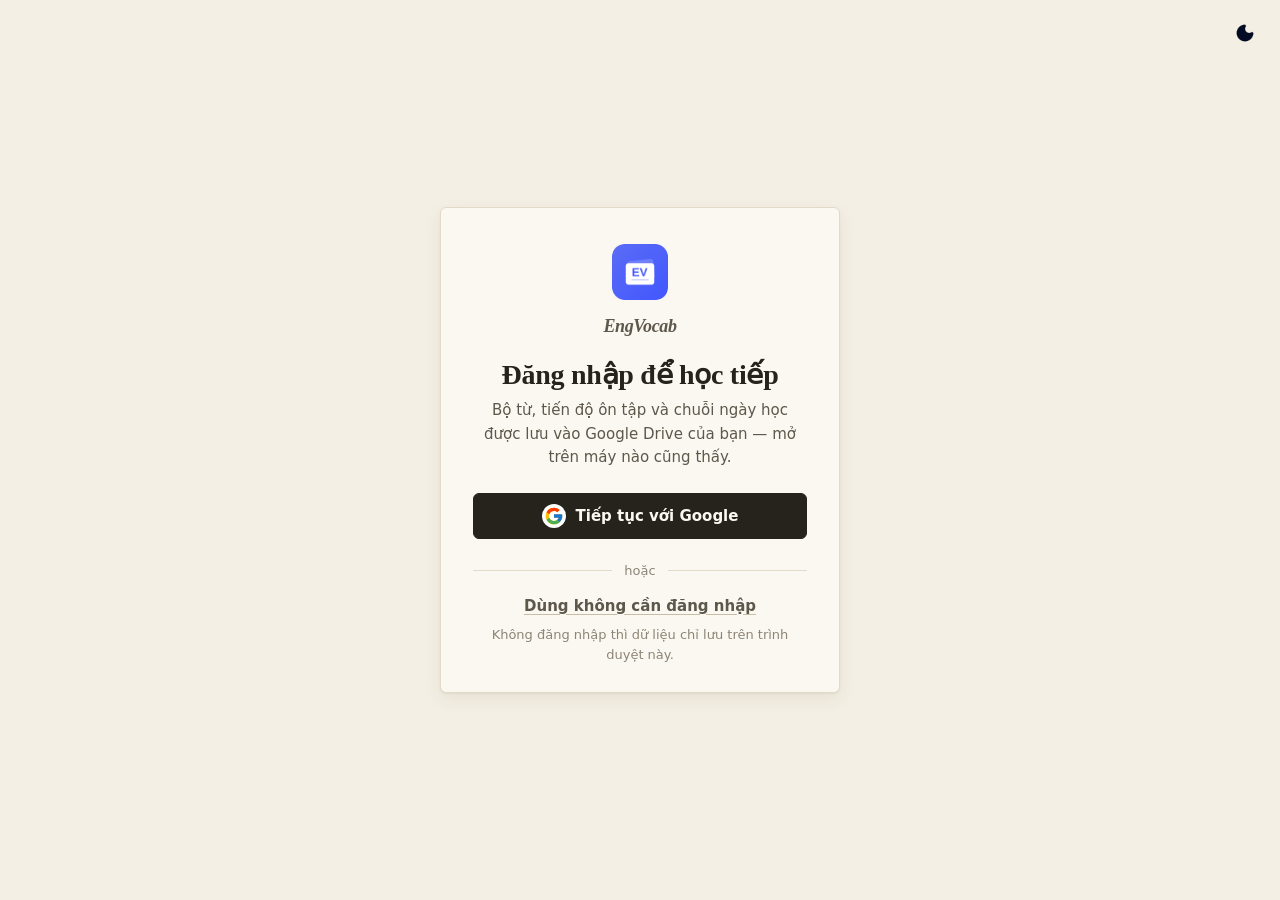
==== commit c711c9b8: "feat: login screen, keep Google session across reloads, remove .json file mode - Keep the Drive acce" ====
--- a/detail.html
+++ b/detail.html
@@ -18,7 +18,6 @@
     <!-- Core: data, file storage, progress/streak, TTS, shared helpers -->
     <script src="js/state.js"></script>
     <script src="js/theme.js"></script>
-    <script src="js/filesync.js"></script>
     <script src="js/drivesync.js"></script>
     <script src="https://accounts.google.com/gsi/client" async defer></script>
     <script src="js/progress.js"></script>
--- a/style.css
+++ b/style.css
@@ -204,14 +204,96 @@
 .topnav .btn-ghost { min-height: 34px; padding: 5px 12px; font-size: 14px; border-color: transparent; }
 .topnav .btn-ghost:hover { border-color: var(--rule-strong); }
 .topnav .btn-primary { min-height: 34px; padding: 5px 12px; font-size: 14px; }
-.drive-box { display: flex; align-items: center; gap: 8px; flex-wrap: wrap; justify-content: flex-end; }
-.drive-email { max-width: 160px; overflow: hidden; text-overflow: ellipsis; white-space: nowrap; font-size: 13px; color: var(--ink-3); }
-.drive-toggle { display: inline-flex; align-items: center; gap: 5px; font-size: 13px; color: var(--ink-2); cursor: pointer; user-select: none; white-space: nowrap; }
-.drive-toggle input { accent-color: var(--accent); margin: 0; }
-.drive-status { font-size: 13px; color: var(--good); white-space: nowrap; }
-.drive-status.is-warn { color: var(--bad); }
-
-.nav-file { max-width: 220px; overflow: hidden; text-overflow: ellipsis; color: var(--good) !important; }
+/* Google Drive sync: chip in the nav + dropdown panel */
+.drive-box { display: flex; align-items: center; }
+.drive-wrap { position: relative; }
+.drive-dot { width: 8px; height: 8px; border-radius: 50%; background: var(--ink-3); flex: none; display: inline-block; }
+.drive-signin { display: inline-flex; align-items: center; gap: 8px; }
+.is-ok > .drive-dot, .is-ok.drive-panel-status .drive-dot { background: var(--good); }
+.is-warn > .drive-dot, .is-warn.drive-panel-status .drive-dot { background: var(--bad); }
+.is-sync > .drive-dot, .is-sync.drive-panel-status .drive-dot { background: var(--accent); animation: drive-pulse 1s ease-in-out infinite; }
+@keyframes drive-pulse { 50% { opacity: .25; } }
+.drive-chip {
+  display: inline-flex; align-items: center; gap: 8px;
+  min-height: 34px; padding: 4px 12px;
+  background: transparent; color: var(--ink-2);
+  border: 1px solid var(--rule); border-radius: 999px;
+  font: inherit; font-size: 13px; cursor: pointer; white-space: nowrap;
+}
+.drive-chip:hover { border-color: var(--rule-strong); background: var(--paper); }
+.drive-panel {
+  position: absolute; right: 0; top: calc(100% + 8px); z-index: 30;
+  width: 290px; padding: 16px;
+  background: var(--paper); border: 1px solid var(--rule-strong);
+  border-radius: var(--radius); box-shadow: var(--shadow);
+  display: flex; flex-direction: column; gap: 12px;
+}
+.drive-panel-title { font-family: var(--serif); font-size: 17px; font-weight: 700; }
+.drive-panel-email { font-size: 13px; color: var(--ink-3); overflow: hidden; text-overflow: ellipsis; white-space: nowrap; }
+.drive-panel-status { display: flex; align-items: center; gap: 8px; font-size: 14px; padding: 8px 10px; background: var(--bg); border-radius: var(--radius); }
+.drive-panel-note { margin: 0; font-size: 13px; color: var(--ink-2); line-height: 1.45; }
+.drive-switch-row { display: flex; align-items: center; justify-content: space-between; font-size: 14px; cursor: pointer; user-select: none; }
+.drive-switch { position: relative; width: 38px; height: 22px; flex: none; }
+.drive-switch input { position: absolute; inset: 0; opacity: 0; margin: 0; cursor: pointer; z-index: 1; }
+.drive-switch i { position: absolute; inset: 0; background: var(--rule-strong); border-radius: 999px; transition: background .15s; }
+.drive-switch i::after { content: ''; position: absolute; top: 3px; left: 3px; width: 16px; height: 16px; border-radius: 50%; background: var(--paper); transition: transform .15s; }
+.drive-switch input:checked + i { background: var(--accent); }
+.drive-switch input:checked + i::after { transform: translateX(16px); }
+.drive-switch input:focus-visible + i { outline: 2px solid var(--accent); outline-offset: 2px; }
+.drive-panel-actions { display: flex; gap: 8px; }
+.drive-panel-actions .btn-primary, .drive-panel-actions .btn-ghost { flex: 1; justify-content: center; border-color: var(--rule); }
+
+/* ---------- Login screen ---------- */
+.login-page {
+  position: relative;
+  min-height: 100vh; min-height: 100dvh;
+  display: flex; align-items: center; justify-content: center;
+  padding: 32px 16px;
+}
+.login-theme { position: absolute; top: 14px; right: 16px; }
+.login-card {
+  width: 100%; max-width: 400px;
+  padding: 36px 32px 28px;
+  background: var(--paper); border: 1px solid var(--rule);
+  border-radius: var(--radius); box-shadow: var(--shadow);
+  text-align: center;
+}
+.login-logo { width: 56px; height: 56px; border-radius: 12px; }
+.login-brand {
+  margin-top: 6px;
+  font-family: var(--serif); font-size: 18px; font-weight: 700; font-style: italic;
+  letter-spacing: -0.02em; color: var(--ink-2);
+}
+.login-title { margin: 18px 0 8px; font-size: 28px; line-height: 1.2; }
+.login-lead { margin: 0 0 24px; font-size: 15px; line-height: 1.55; color: var(--ink-2); }
+.login-google {
+  width: 100%; min-height: 46px;
+  display: inline-flex; align-items: center; justify-content: center; gap: 10px;
+  background: var(--ink); color: var(--paper);
+  border: 1px solid var(--ink); border-radius: var(--radius);
+  font-size: 15px; font-weight: 600;
+  transition: background .15s, border-color .15s, color .15s;
+}
+.login-google:hover:not(:disabled) { background: var(--accent); border-color: var(--accent); color: var(--accent-ink); }
+.login-google:disabled { opacity: .75; cursor: default; }
+.login-g { width: 20px; height: 20px; flex: none; padding: 2px; background: #fff; border-radius: 50%; box-sizing: content-box; }
+.login-spinner {
+  width: 16px; height: 16px; flex: none;
+  border: 2px solid currentColor; border-right-color: transparent; border-radius: 50%;
+  animation: login-spin .8s linear infinite;
+}
+@keyframes login-spin { to { transform: rotate(360deg); } }
+.login-error {
+  margin: 14px 0 0; padding: 10px 12px;
+  background: var(--bad-soft); color: var(--bad);
+  border-radius: var(--radius); font-size: 14px; line-height: 1.45; text-align: left;
+}
+.login-or {
+  display: flex; align-items: center; gap: 12px;
+  margin: 22px 0 8px; font-size: 13px; color: var(--ink-3);
+}
+.login-or::before, .login-or::after { content: ''; flex: 1; border-top: 1px solid var(--rule); }
+.login-note { margin: 2px 0 0; font-size: 13px; color: var(--ink-3); }
 
 /* ---------- Page ---------- */
 .page {
@@ -862,6 +944,31 @@
 .kbd-hint { margin-top: 18px; text-align: center; font-size: 13px; color: var(--ink-3); }
 .kbd-hint .theme-icon { width: 16px; height: 16px; opacity: .7; }
 
+/* ---------- Learn: answer feedback animation ---------- */
+@keyframes lf-pop { 0% { transform: scale(.2); opacity: 0; } 60% { transform: scale(1.35); opacity: 1; } 100% { transform: scale(1); } }
+@keyframes lf-shake { 0%, 100% { transform: translateX(0); } 20% { transform: translateX(-7px); } 40% { transform: translateX(6px); } 60% { transform: translateX(-4px); } 80% { transform: translateX(3px); } }
+@keyframes lf-glow-ok { 0% { box-shadow: 0 0 0 0 var(--good-soft); } 40% { box-shadow: 0 0 0 8px var(--good-soft); } 100% { box-shadow: 0 0 0 0 transparent; } }
+@keyframes lf-slide { from { transform: translateY(-8px); opacity: 0; } to { transform: none; opacity: 1; } }
+.choice { position: relative; }
+.choice .choice-text { flex: 1; }
+.choice .mark { margin-left: auto; font-size: 18px; font-weight: 700; line-height: 1; animation: lf-pop .38s cubic-bezier(.3, 1.5, .5, 1) both; }
+.choice .mark.ok { color: var(--good); }
+.choice .mark.bad { color: var(--bad); }
+.choice.correct { animation: lf-glow-ok .7s ease-out; }
+.choice.wrong { animation: lf-shake .4s ease-in-out; }
+.written-input.correct { border-color: var(--good); background: var(--good-soft); animation: lf-glow-ok .7s ease-out; }
+.written-input.wrong { border-color: var(--bad); background: var(--bad-soft); animation: lf-shake .4s ease-in-out; }
+.feedback-banner.show { animation: lf-slide .25s ease-out; }
+.feedback-banner .tick { display: inline-block; font-weight: 700; animation: lf-pop .38s cubic-bezier(.3, 1.5, .5, 1) both; }
+.feedback-banner.bad .theme-icon { animation: lf-pop .38s cubic-bezier(.3, 1.5, .5, 1) both; }
+.learn-card.flash-bad { animation: lf-shake .4s ease-in-out; }
+.progress-fill { transition: width .4s ease; }
+@media (prefers-reduced-motion: reduce) {
+  .choice, .choice .mark, .written-input, .feedback-banner, .feedback-banner .tick, .feedback-banner .theme-icon, .learn-card { animation: none !important; }
+}
+
+/* ---------- Data (.json) menu ---------- */
+
 /* ---------- Modals ---------- */
 .modal-overlay {
   position: fixed;
@@ -1058,9 +1165,8 @@
   .topnav { padding: 10px 14px; gap: 4px; }
   .topnav .brand { font-size: 19px; }
   .topnav .btn-ghost, .topnav .btn-primary { padding: 4px 8px; font-size: 13px; }
-  .nav-file { max-width: 96px; }
-  .drive-email { display: none; }
-  .drive-box { gap: 4px; }
+  .drive-chip { padding: 4px 10px; }
+  .drive-panel { position: fixed; left: 12px; right: 12px; top: 56px; width: auto; }
   .page { padding: 22px 16px 70px; }
 
   .today-title { font-size: 34px; }
@@ -1100,6 +1206,8 @@
   .results-score { font-size: 48px; }
   .results-stats { gap: 24px; }
   .modal { padding: 22px 16px 18px; }
+  .login-card { padding: 28px 20px 22px; }
+  .login-title { font-size: 25px; }
 }
 
 @media (prefers-reduced-motion: reduce) {
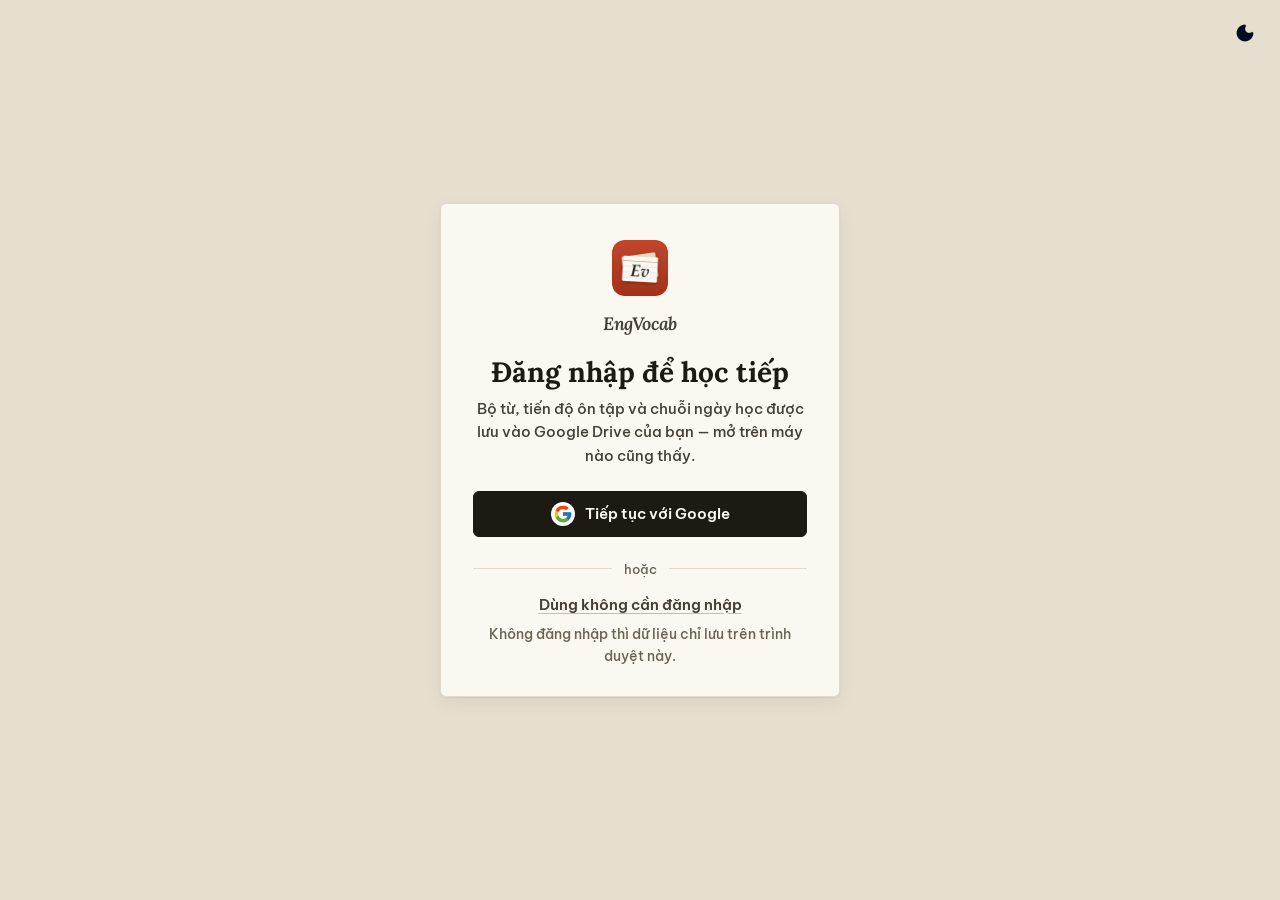
==== commit 9cfa17cd: "change desgin and add shortcut" ====
--- a/detail.html
+++ b/detail.html
@@ -7,6 +7,7 @@
     <link rel="icon" type="image/png" href="./img/icon/icon-512.png">
     <title>EngVocab - Set</title>
 
+    <link rel="stylesheet" href="fonts.css">
     <link rel="stylesheet" href="style.css">
     <link rel="manifest" href="./manifest.json">
 </head>
--- a/fonts.css
+++ b/fonts.css
@@ -0,0 +1,32 @@
+/* Self-hosted fonts (SIL OFL) from @fontsource: Be Vietnam Pro, Lora, Patrick Hand.
+   Only latin / latin-ext / vietnamese subsets are bundled. */
+@font-face{font-family:'Be Vietnam Pro';font-style:normal;font-weight:400;font-display:swap;src:url(./fonts/be-vietnam-pro-latin-ext-400-normal.woff2) format('woff2');unicode-range:U+0100-02BA,U+02BD-02C5,U+02C7-02CC,U+02CE-02D7,U+02DD-02FF,U+0304,U+0308,U+0329,U+1D00-1DBF,U+1E00-1E9F,U+1EF2-1EFF,U+2020,U+20A0-20AB,U+20AD-20C0,U+2113,U+2C60-2C7F,U+A720-A7FF;}
+@font-face{font-family:'Be Vietnam Pro';font-style:normal;font-weight:400;font-display:swap;src:url(./fonts/be-vietnam-pro-vietnamese-400-normal.woff2) format('woff2');unicode-range:U+0102-0103,U+0110-0111,U+0128-0129,U+0168-0169,U+01A0-01A1,U+01AF-01B0,U+0300-0301,U+0303-0304,U+0308-0309,U+0323,U+0329,U+1EA0-1EF9,U+20AB;}
+@font-face{font-family:'Be Vietnam Pro';font-style:normal;font-weight:400;font-display:swap;src:url(./fonts/be-vietnam-pro-latin-400-normal.woff2) format('woff2');unicode-range:U+0000-00FF,U+0131,U+0152-0153,U+02BB-02BC,U+02C6,U+02DA,U+02DC,U+0304,U+0308,U+0329,U+2000-206F,U+20AC,U+2122,U+2191,U+2193,U+2212,U+2215,U+FEFF,U+FFFD;}
+@font-face{font-family:'Be Vietnam Pro';font-style:normal;font-weight:500;font-display:swap;src:url(./fonts/be-vietnam-pro-latin-ext-500-normal.woff2) format('woff2');unicode-range:U+0100-02BA,U+02BD-02C5,U+02C7-02CC,U+02CE-02D7,U+02DD-02FF,U+0304,U+0308,U+0329,U+1D00-1DBF,U+1E00-1E9F,U+1EF2-1EFF,U+2020,U+20A0-20AB,U+20AD-20C0,U+2113,U+2C60-2C7F,U+A720-A7FF;}
+@font-face{font-family:'Be Vietnam Pro';font-style:normal;font-weight:500;font-display:swap;src:url(./fonts/be-vietnam-pro-vietnamese-500-normal.woff2) format('woff2');unicode-range:U+0102-0103,U+0110-0111,U+0128-0129,U+0168-0169,U+01A0-01A1,U+01AF-01B0,U+0300-0301,U+0303-0304,U+0308-0309,U+0323,U+0329,U+1EA0-1EF9,U+20AB;}
+@font-face{font-family:'Be Vietnam Pro';font-style:normal;font-weight:500;font-display:swap;src:url(./fonts/be-vietnam-pro-latin-500-normal.woff2) format('woff2');unicode-range:U+0000-00FF,U+0131,U+0152-0153,U+02BB-02BC,U+02C6,U+02DA,U+02DC,U+0304,U+0308,U+0329,U+2000-206F,U+20AC,U+2122,U+2191,U+2193,U+2212,U+2215,U+FEFF,U+FFFD;}
+@font-face{font-family:'Be Vietnam Pro';font-style:normal;font-weight:600;font-display:swap;src:url(./fonts/be-vietnam-pro-latin-ext-600-normal.woff2) format('woff2');unicode-range:U+0100-02BA,U+02BD-02C5,U+02C7-02CC,U+02CE-02D7,U+02DD-02FF,U+0304,U+0308,U+0329,U+1D00-1DBF,U+1E00-1E9F,U+1EF2-1EFF,U+2020,U+20A0-20AB,U+20AD-20C0,U+2113,U+2C60-2C7F,U+A720-A7FF;}
+@font-face{font-family:'Be Vietnam Pro';font-style:normal;font-weight:600;font-display:swap;src:url(./fonts/be-vietnam-pro-vietnamese-600-normal.woff2) format('woff2');unicode-range:U+0102-0103,U+0110-0111,U+0128-0129,U+0168-0169,U+01A0-01A1,U+01AF-01B0,U+0300-0301,U+0303-0304,U+0308-0309,U+0323,U+0329,U+1EA0-1EF9,U+20AB;}
+@font-face{font-family:'Be Vietnam Pro';font-style:normal;font-weight:600;font-display:swap;src:url(./fonts/be-vietnam-pro-latin-600-normal.woff2) format('woff2');unicode-range:U+0000-00FF,U+0131,U+0152-0153,U+02BB-02BC,U+02C6,U+02DA,U+02DC,U+0304,U+0308,U+0329,U+2000-206F,U+20AC,U+2122,U+2191,U+2193,U+2212,U+2215,U+FEFF,U+FFFD;}
+@font-face{font-family:'Be Vietnam Pro';font-style:normal;font-weight:700;font-display:swap;src:url(./fonts/be-vietnam-pro-latin-ext-700-normal.woff2) format('woff2');unicode-range:U+0100-02BA,U+02BD-02C5,U+02C7-02CC,U+02CE-02D7,U+02DD-02FF,U+0304,U+0308,U+0329,U+1D00-1DBF,U+1E00-1E9F,U+1EF2-1EFF,U+2020,U+20A0-20AB,U+20AD-20C0,U+2113,U+2C60-2C7F,U+A720-A7FF;}
+@font-face{font-family:'Be Vietnam Pro';font-style:normal;font-weight:700;font-display:swap;src:url(./fonts/be-vietnam-pro-vietnamese-700-normal.woff2) format('woff2');unicode-range:U+0102-0103,U+0110-0111,U+0128-0129,U+0168-0169,U+01A0-01A1,U+01AF-01B0,U+0300-0301,U+0303-0304,U+0308-0309,U+0323,U+0329,U+1EA0-1EF9,U+20AB;}
+@font-face{font-family:'Be Vietnam Pro';font-style:normal;font-weight:700;font-display:swap;src:url(./fonts/be-vietnam-pro-latin-700-normal.woff2) format('woff2');unicode-range:U+0000-00FF,U+0131,U+0152-0153,U+02BB-02BC,U+02C6,U+02DA,U+02DC,U+0304,U+0308,U+0329,U+2000-206F,U+20AC,U+2122,U+2191,U+2193,U+2212,U+2215,U+FEFF,U+FFFD;}
+@font-face{font-family:'Lora';font-style:normal;font-weight:500;font-display:swap;src:url(./fonts/lora-latin-ext-500-normal.woff2) format('woff2');unicode-range:U+0100-02BA,U+02BD-02C5,U+02C7-02CC,U+02CE-02D7,U+02DD-02FF,U+0304,U+0308,U+0329,U+1D00-1DBF,U+1E00-1E9F,U+1EF2-1EFF,U+2020,U+20A0-20AB,U+20AD-20C0,U+2113,U+2C60-2C7F,U+A720-A7FF;}
+@font-face{font-family:'Lora';font-style:normal;font-weight:500;font-display:swap;src:url(./fonts/lora-vietnamese-500-normal.woff2) format('woff2');unicode-range:U+0102-0103,U+0110-0111,U+0128-0129,U+0168-0169,U+01A0-01A1,U+01AF-01B0,U+0300-0301,U+0303-0304,U+0308-0309,U+0323,U+0329,U+1EA0-1EF9,U+20AB;}
+@font-face{font-family:'Lora';font-style:normal;font-weight:500;font-display:swap;src:url(./fonts/lora-latin-500-normal.woff2) format('woff2');unicode-range:U+0000-00FF,U+0131,U+0152-0153,U+02BB-02BC,U+02C6,U+02DA,U+02DC,U+0304,U+0308,U+0329,U+2000-206F,U+20AC,U+2122,U+2191,U+2193,U+2212,U+2215,U+FEFF,U+FFFD;}
+@font-face{font-family:'Lora';font-style:normal;font-weight:600;font-display:swap;src:url(./fonts/lora-latin-ext-600-normal.woff2) format('woff2');unicode-range:U+0100-02BA,U+02BD-02C5,U+02C7-02CC,U+02CE-02D7,U+02DD-02FF,U+0304,U+0308,U+0329,U+1D00-1DBF,U+1E00-1E9F,U+1EF2-1EFF,U+2020,U+20A0-20AB,U+20AD-20C0,U+2113,U+2C60-2C7F,U+A720-A7FF;}
+@font-face{font-family:'Lora';font-style:normal;font-weight:600;font-display:swap;src:url(./fonts/lora-vietnamese-600-normal.woff2) format('woff2');unicode-range:U+0102-0103,U+0110-0111,U+0128-0129,U+0168-0169,U+01A0-01A1,U+01AF-01B0,U+0300-0301,U+0303-0304,U+0308-0309,U+0323,U+0329,U+1EA0-1EF9,U+20AB;}
+@font-face{font-family:'Lora';font-style:normal;font-weight:600;font-display:swap;src:url(./fonts/lora-latin-600-normal.woff2) format('woff2');unicode-range:U+0000-00FF,U+0131,U+0152-0153,U+02BB-02BC,U+02C6,U+02DA,U+02DC,U+0304,U+0308,U+0329,U+2000-206F,U+20AC,U+2122,U+2191,U+2193,U+2212,U+2215,U+FEFF,U+FFFD;}
+@font-face{font-family:'Lora';font-style:normal;font-weight:700;font-display:swap;src:url(./fonts/lora-latin-ext-700-normal.woff2) format('woff2');unicode-range:U+0100-02BA,U+02BD-02C5,U+02C7-02CC,U+02CE-02D7,U+02DD-02FF,U+0304,U+0308,U+0329,U+1D00-1DBF,U+1E00-1E9F,U+1EF2-1EFF,U+2020,U+20A0-20AB,U+20AD-20C0,U+2113,U+2C60-2C7F,U+A720-A7FF;}
+@font-face{font-family:'Lora';font-style:normal;font-weight:700;font-display:swap;src:url(./fonts/lora-vietnamese-700-normal.woff2) format('woff2');unicode-range:U+0102-0103,U+0110-0111,U+0128-0129,U+0168-0169,U+01A0-01A1,U+01AF-01B0,U+0300-0301,U+0303-0304,U+0308-0309,U+0323,U+0329,U+1EA0-1EF9,U+20AB;}
+@font-face{font-family:'Lora';font-style:normal;font-weight:700;font-display:swap;src:url(./fonts/lora-latin-700-normal.woff2) format('woff2');unicode-range:U+0000-00FF,U+0131,U+0152-0153,U+02BB-02BC,U+02C6,U+02DA,U+02DC,U+0304,U+0308,U+0329,U+2000-206F,U+20AC,U+2122,U+2191,U+2193,U+2212,U+2215,U+FEFF,U+FFFD;}
+@font-face{font-family:'Lora';font-style:italic;font-weight:500;font-display:swap;src:url(./fonts/lora-latin-ext-500-italic.woff2) format('woff2');unicode-range:U+0100-02BA,U+02BD-02C5,U+02C7-02CC,U+02CE-02D7,U+02DD-02FF,U+0304,U+0308,U+0329,U+1D00-1DBF,U+1E00-1E9F,U+1EF2-1EFF,U+2020,U+20A0-20AB,U+20AD-20C0,U+2113,U+2C60-2C7F,U+A720-A7FF;}
+@font-face{font-family:'Lora';font-style:italic;font-weight:500;font-display:swap;src:url(./fonts/lora-vietnamese-500-italic.woff2) format('woff2');unicode-range:U+0102-0103,U+0110-0111,U+0128-0129,U+0168-0169,U+01A0-01A1,U+01AF-01B0,U+0300-0301,U+0303-0304,U+0308-0309,U+0323,U+0329,U+1EA0-1EF9,U+20AB;}
+@font-face{font-family:'Lora';font-style:italic;font-weight:500;font-display:swap;src:url(./fonts/lora-latin-500-italic.woff2) format('woff2');unicode-range:U+0000-00FF,U+0131,U+0152-0153,U+02BB-02BC,U+02C6,U+02DA,U+02DC,U+0304,U+0308,U+0329,U+2000-206F,U+20AC,U+2122,U+2191,U+2193,U+2212,U+2215,U+FEFF,U+FFFD;}
+@font-face{font-family:'Lora';font-style:italic;font-weight:600;font-display:swap;src:url(./fonts/lora-latin-ext-600-italic.woff2) format('woff2');unicode-range:U+0100-02BA,U+02BD-02C5,U+02C7-02CC,U+02CE-02D7,U+02DD-02FF,U+0304,U+0308,U+0329,U+1D00-1DBF,U+1E00-1E9F,U+1EF2-1EFF,U+2020,U+20A0-20AB,U+20AD-20C0,U+2113,U+2C60-2C7F,U+A720-A7FF;}
+@font-face{font-family:'Lora';font-style:italic;font-weight:600;font-display:swap;src:url(./fonts/lora-vietnamese-600-italic.woff2) format('woff2');unicode-range:U+0102-0103,U+0110-0111,U+0128-0129,U+0168-0169,U+01A0-01A1,U+01AF-01B0,U+0300-0301,U+0303-0304,U+0308-0309,U+0323,U+0329,U+1EA0-1EF9,U+20AB;}
+@font-face{font-family:'Lora';font-style:italic;font-weight:600;font-display:swap;src:url(./fonts/lora-latin-600-italic.woff2) format('woff2');unicode-range:U+0000-00FF,U+0131,U+0152-0153,U+02BB-02BC,U+02C6,U+02DA,U+02DC,U+0304,U+0308,U+0329,U+2000-206F,U+20AC,U+2122,U+2191,U+2193,U+2212,U+2215,U+FEFF,U+FFFD;}
+@font-face{font-family:'Patrick Hand';font-style:normal;font-weight:400;font-display:swap;src:url(./fonts/patrick-hand-latin-ext-400-normal.woff2) format('woff2');unicode-range:U+0100-02BA,U+02BD-02C5,U+02C7-02CC,U+02CE-02D7,U+02DD-02FF,U+0304,U+0308,U+0329,U+1D00-1DBF,U+1E00-1E9F,U+1EF2-1EFF,U+2020,U+20A0-20AB,U+20AD-20C0,U+2113,U+2C60-2C7F,U+A720-A7FF;}
+@font-face{font-family:'Patrick Hand';font-style:normal;font-weight:400;font-display:swap;src:url(./fonts/patrick-hand-vietnamese-400-normal.woff2) format('woff2');unicode-range:U+0102-0103,U+0110-0111,U+0128-0129,U+0168-0169,U+01A0-01A1,U+01AF-01B0,U+0300-0301,U+0303-0304,U+0308-0309,U+0323,U+0329,U+1EA0-1EF9,U+20AB;}
+@font-face{font-family:'Patrick Hand';font-style:normal;font-weight:400;font-display:swap;src:url(./fonts/patrick-hand-latin-400-normal.woff2) format('woff2');unicode-range:U+0000-00FF,U+0131,U+0152-0153,U+02BB-02BC,U+02C6,U+02DA,U+02DC,U+0304,U+0308,U+0329,U+2000-206F,U+20AC,U+2122,U+2191,U+2193,U+2212,U+2215,U+FEFF,U+FFFD;}
--- a/style.css
+++ b/style.css
@@ -10,12 +10,15 @@
    Icons in img/icon are white PNGs: tinted via filter below.
 ========================================================= */
 :root {
-  --bg: #f4efe4;
+  --bg: #e6dfd0;
+  --desk: #e6dfd0;
+  --margin-line: rgba(200, 70, 50, 0.55);
+  --ln: 38px;
   --paper: #fbf8f1;
   --paper-2: #efe8da;
-  --ink: #26221c;
-  --ink-2: #5e574b;
-  --ink-3: #8d8576;
+  --ink: #1d1913;
+  --ink-2: #453f35;
+  --ink-3: #6a6354;
   --rule: #e2d9c8;
   --rule-strong: #c9bca5;
   --accent: #b23a1e;
@@ -29,8 +32,9 @@
   --card-margin: rgba(178, 58, 30, 0.35);
   --shadow: 0 1px 2px rgba(60, 45, 20, 0.06), 0 6px 18px rgba(60, 45, 20, 0.07);
 
-  --serif: 'Iowan Old Style', 'Palatino Linotype', Palatino, 'Book Antiqua', Georgia, serif;
-  --sans: system-ui, -apple-system, 'Segoe UI', Roboto, 'Helvetica Neue', Arial, sans-serif;
+  --serif: 'Lora', 'Iowan Old Style', 'Palatino Linotype', Palatino, Georgia, serif;
+  --sans: 'Be Vietnam Pro', system-ui, -apple-system, 'Segoe UI', Roboto, 'Helvetica Neue', Arial, sans-serif;
+  --hand: 'Patrick Hand', 'Segoe Print', 'Bradley Hand', cursive;
   --radius: 6px;
   --page: 760px;
 
@@ -38,12 +42,14 @@
 }
 
 :root[data-theme="dark"] {
-  --bg: #1b1915;
+  --bg: #14120f;
+  --desk: #14120f;
+  --margin-line: rgba(226, 128, 92, 0.5);
   --paper: #23201b;
   --paper-2: #2c2822;
-  --ink: #f3efe7;
-  --ink-2: #d2ccc1;
-  --ink-3: #a59e92;
+  --ink: #f7f3eb;
+  --ink-2: #ddd7cc;
+  --ink-3: #b5aea2;
   --rule: #38342e;
   --rule-strong: #4e4840;
   --accent: #e2805c;
@@ -1213,3 +1219,146 @@
 @media (prefers-reduced-motion: reduce) {
   * { transition: none !important; }
 }
+
+
+/* =========================================================
+   v2 — notebook sheet, bigger / bolder type
+   (loaded last so it overrides the base rules above)
+========================================================= */
+
+/* ---------- Type: larger and heavier ---------- */
+body { font-size: 17px; font-weight: 500; line-height: 1.55; }
+h1, h2, h3 { font-weight: 700; letter-spacing: 0; }
+kbd { font-size: 13px; font-weight: 600; }
+.btn-primary, .btn-ghost { min-height: 42px; font-size: 16px; font-weight: 600; }
+.topnav .btn-ghost, .topnav .btn-primary { min-height: 38px; font-size: 15px; }
+.topnav .brand { font-family: var(--hand); font-style: normal; font-weight: 400; font-size: 32px; letter-spacing: 0; color: var(--accent); line-height: 1.1; }
+.crumb { font-size: 15.5px; font-weight: 500; }
+h1.set-title { font-size: 46px; font-weight: 700; }
+.section-title { font-size: 30px; }
+.today-title { font-size: 48px; }
+.today-streak { font-size: 15.5px; }
+.today-lead { font-size: 22px; font-weight: 500; }
+.today-set { font-size: 21px; font-weight: 600; }
+.set-card .name { font-size: 23px; font-weight: 600; }
+.set-card .meta { font-size: 15.5px; }
+.mastery-bar-head { font-size: 15.5px; }
+.mode-tab { font-size: 16.5px; font-weight: 700; }
+.term-list-header h3 { font-size: 24px; }
+.term-list-header .btn-ghost { font-size: 15px; }
+.field-label { font-size: 12.5px; color: var(--ink-2); }
+.dropdown-menu button { font-size: 16px; font-weight: 500; }
+.import-option, .import-status { font-size: 15.5px; }
+.drive-panel-note, .login-note { font-size: 14px; }
+
+.preview-face, .flip-card .fc-face { font-size: 38px; font-weight: 600; }
+.preview-face.def, .flip-card .fc-face.def { font-size: 32px; }
+.face-meta, .t-meta { font-size: 17px; font-weight: 500; }
+.face-example, .d-example, .feedback-example { font-size: 18px; font-weight: 500; }
+.preview-count { font-size: 15.5px; }
+.stat-pill { font-size: 15.5px; }
+.preview-footer, .flip-card .fc-foot { font-size: 14.5px; }
+
+/* ---------- Notebook sheet ---------- */
+body { background: var(--desk); }
+.topnav { background: var(--desk); border-bottom: 0; max-width: 900px; }
+.sticky-bar { top: 66px; }
+.page {
+  position: relative;
+  max-width: 900px;
+  margin: 4px auto 64px;
+  padding: 44px 40px 72px 92px;
+  background: var(--paper);
+  border-radius: 3px 10px 10px 3px;
+  box-shadow:
+    inset 8px 0 14px -10px rgba(60, 45, 20, 0.28),
+    0 1px 2px rgba(60, 45, 20, 0.12),
+    0 14px 34px rgba(60, 45, 20, 0.16);
+}
+/* double red margin rule */
+.page::before {
+  content: '';
+  position: absolute;
+  top: 0; bottom: 0; left: 70px;
+  width: 5px;
+  border-left: 1px solid var(--margin-line);
+  border-right: 1px solid var(--margin-line);
+  pointer-events: none;
+  z-index: 11;
+}
+/* binder holes */
+.page::after {
+  content: '';
+  position: absolute;
+  top: 0; bottom: 0; left: 16px;
+  width: 22px;
+  background: radial-gradient(circle at 11px 11px, var(--desk) 0 8px, rgba(0, 0, 0, 0.22) 8px 9.5px, transparent 10px) 0 28px / 22px 120px repeat-y;
+  pointer-events: none;
+}
+.sticky-bar { background: var(--paper); }
+.editor-actions { background: var(--paper); border-top-color: var(--rule-strong); }
+.dropdown-menu { background: var(--paper); }
+
+/* ---------- Ruled lines for term lists (line pitch = --ln) ---------- */
+.ruled {
+  background-image: linear-gradient(to bottom, transparent calc(var(--ln) - 1px), var(--rule-strong) calc(var(--ln) - 1px));
+  background-size: 100% var(--ln);
+  border-bottom: 1px solid var(--rule-strong);
+}
+.ruled .term-row {
+  padding: 0;
+  gap: 12px;
+  border: 0;
+  align-items: flex-start;
+  line-height: var(--ln);
+}
+.ruled .term-row-content { gap: 18px; }
+.ruled .term-row .t { font-size: 22px; font-weight: 600; line-height: var(--ln); }
+.ruled .term-row .d { font-size: 19px; font-weight: 500; line-height: var(--ln); color: var(--ink); }
+.ruled .term-row .t-meta { margin-top: 0; font-size: 16px; line-height: var(--ln); }
+.ruled .term-row .d-example { margin-top: 0; font-size: 17px; line-height: var(--ln); }
+.ruled .term-row .sep { background: var(--rule-strong); }
+.ruled .term-row-icons { height: var(--ln); align-items: center; }
+.ruled .term-row.editing input { height: var(--ln); padding: 0 6px; font-size: 19px; }
+.ruled .term-row .d.hidden-def::before { inset: 9px 0; }
+.mastered-tag { line-height: 1.2; }
+
+/* ---------- Editor ---------- */
+#rowsContainer { border-top: 0; }
+.editor-row { padding: 14px 0 10px; border-bottom: 1px dashed var(--rule-strong); }
+.editor-row .num { font-family: var(--hand); font-style: normal; font-size: 26px; color: var(--accent); margin-top: 22px; width: 30px; }
+.editor-row input { font-size: 19px; font-weight: 500; padding: 7px 2px 6px; border-bottom: 1.5px solid var(--rule-strong); }
+.editor-row input.term-input { font-size: 22px; font-weight: 600; }
+.editor-extra input { font-size: 17px; }
+.extra-toggle { font-size: 14.5px; font-weight: 600; }
+.sugg-chip { font-size: 16px; font-weight: 600; padding: 2px 10px; }
+.sugg-chip em::after { content: '  ↵ Enter'; font-size: 12.5px; font-weight: 600; }
+.sugg-loading, .sugg-error { font-size: 14.5px; }
+.add-row-btn { font-size: 16px; font-weight: 700; }
+.editor-shortcuts {
+  display: flex; flex-wrap: wrap; gap: 6px 18px;
+  margin-top: 12px;
+  font-size: 14px; color: var(--ink-2);
+}
+
+/* ---------- Phones: narrower binding margin ---------- */
+@media (max-width: 640px) {
+  :root { --ln: 36px; }
+  body { font-size: 16.5px; }
+  .topnav { padding: 10px 14px; }
+  .page { margin: 0 8px 40px; padding: 28px 16px 56px 52px; border-radius: 2px 8px 8px 2px; }
+  .page::before { left: 38px; }
+  .page::after { left: 6px; width: 20px; background-size: 20px 110px; background-position: 0 20px; }
+  .topnav .brand { font-size: 27px; }
+  .sticky-bar { top: 56px; }
+  .topnav .btn-ghost, .topnav .btn-primary { font-size: 14px; }
+  h1.set-title { font-size: 36px; }
+  .today-title { font-size: 38px; }
+  .today-lead { font-size: 19.5px; }
+  .mode-tab { font-size: 15.5px; }
+  .preview-face, .flip-card .fc-face { font-size: 30px; }
+  .preview-face.def, .flip-card .fc-face.def { font-size: 26px; }
+  .ruled .term-row-content { gap: 0; }
+  .ruled .term-row .t { font-size: 20px; }
+  .ruled .term-row .d { font-size: 17.5px; }
+}
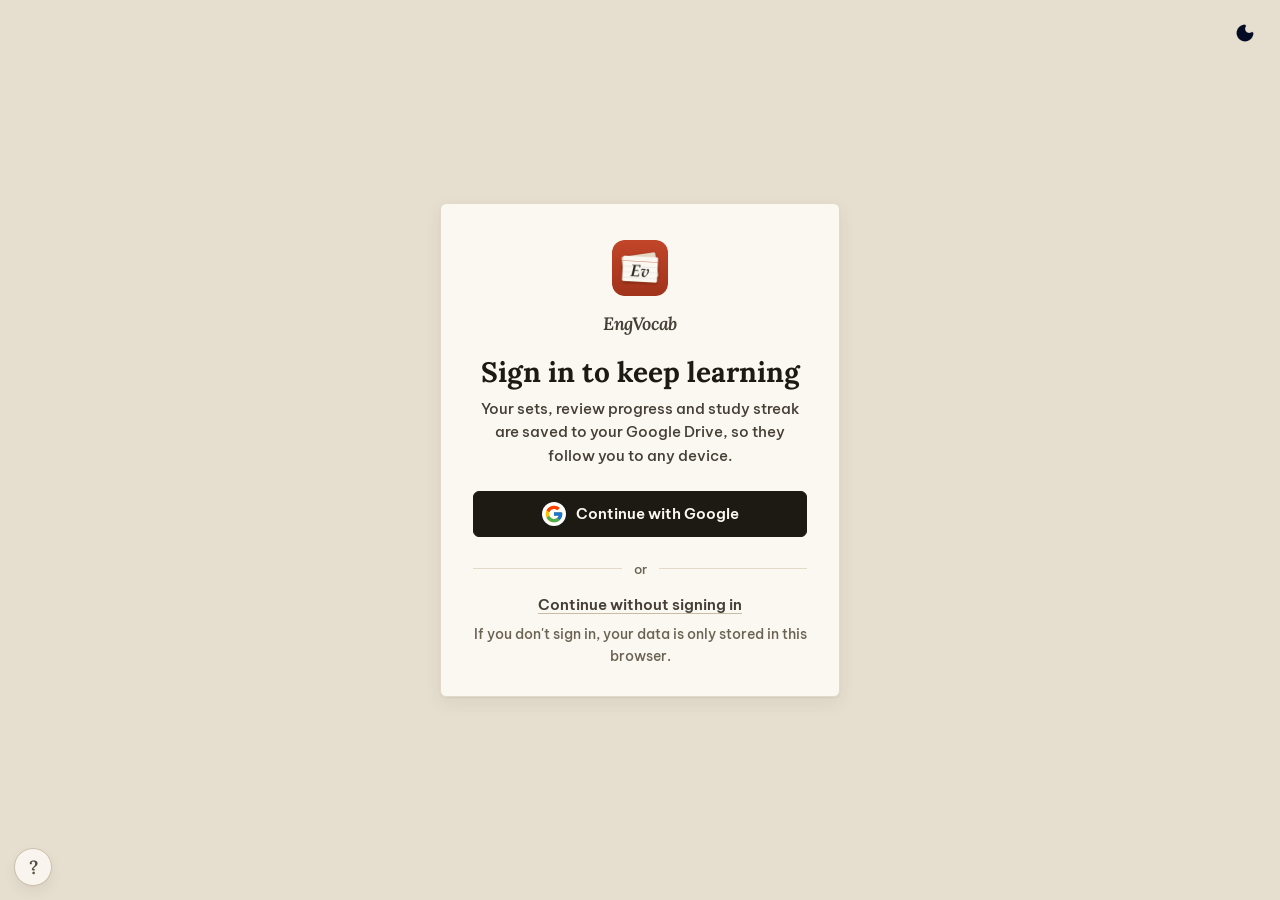
==== commit 80b303e5: "no change" ====
--- a/detail.html
+++ b/detail.html
@@ -33,10 +33,11 @@
     <script src="js/views/test.js"></script>
     <script src="js/views/results.js"></script>
 
+    <script src="js/help.js"></script>
+
     <!-- App bootstrap (must load last) -->
     <script>window.DEFAULT_VIEW = 'detail';</script>
     <script src="js/main.js"></script>
 </body>
 
-</html>
-
+</html>
--- a/style.css
+++ b/style.css
@@ -42,26 +42,28 @@
 }
 
 :root[data-theme="dark"] {
-  --bg: #14120f;
-  --desk: #14120f;
-  --margin-line: rgba(226, 128, 92, 0.5);
-  --paper: #23201b;
-  --paper-2: #2c2822;
-  --ink: #f7f3eb;
-  --ink-2: #ddd7cc;
-  --ink-3: #b5aea2;
-  --rule: #38342e;
-  --rule-strong: #4e4840;
-  --accent: #e2805c;
-  --accent-ink: #1b1915;
-  --accent-soft: rgba(226, 128, 92, 0.12);
-  --good: #86bd90;
-  --good-soft: rgba(134, 189, 144, 0.13);
-  --bad: #ee8274;
-  --bad-soft: rgba(238, 130, 116, 0.12);
-  --mark: rgba(236, 200, 90, 0.28);
-  --card-margin: rgba(226, 128, 92, 0.3);
-  --shadow: 0 1px 2px rgba(0, 0, 0, 0.3), 0 8px 24px rgba(0, 0, 0, 0.25);
+  /* night-desk: deep ink-slate sheet on a near-black desk,
+     amber lamp-light accent, soft red margin rule */
+  --bg: #0d0f13;
+  --desk: #0d0f13;
+  --margin-line: rgba(240, 124, 112, 0.42);
+  --paper: #191c23;
+  --paper-2: #222631;
+  --ink: #edeff3;
+  --ink-2: #cfd3dc;
+  --ink-3: #9ba2b0;
+  --rule: #2a2f3a;
+  --rule-strong: #3c4352;
+  --accent: #f2a65a;
+  --accent-ink: #1a1408;
+  --accent-soft: rgba(242, 166, 90, 0.13);
+  --good: #7fcf95;
+  --good-soft: rgba(127, 207, 149, 0.14);
+  --bad: #ff8f85;
+  --bad-soft: rgba(255, 143, 133, 0.13);
+  --mark: rgba(242, 166, 90, 0.28);
+  --card-margin: rgba(240, 124, 112, 0.28);
+  --shadow: 0 1px 2px rgba(0, 0, 0, 0.4), 0 8px 24px rgba(0, 0, 0, 0.35);
 
   color-scheme: dark;
 }
@@ -817,21 +819,41 @@
 }
 
 /* ---------- Study screens ---------- */
-.study-screen { height: 100vh; height: 100dvh; display: flex; flex-direction: column; }
+/* The study screens sit on a paper "sheet" (same look as .page); the header
+   (title, theme, settings, close) lives INSIDE the sheet so nothing hangs
+   outside it, and shrinks with the width instead of overflowing. */
+.study-screen { height: 100vh; height: 100dvh; display: flex; flex-direction: column; padding: 12px 16px 16px; background: var(--desk); }
+.study-sheet {
+  position: relative;
+  flex: 1;
+  min-height: 0;
+  width: 100%;
+  max-width: 900px;
+  margin: 0 auto;
+  display: flex;
+  flex-direction: column;
+  overflow: hidden;
+  background: var(--paper);
+  border-radius: 3px 10px 10px 3px;
+  box-shadow:
+    inset 8px 0 14px -10px rgba(60, 45, 20, 0.28),
+    0 1px 2px rgba(60, 45, 20, 0.12),
+    0 14px 34px rgba(60, 45, 20, 0.16);
+}
 .study-top {
   display: grid;
-  grid-template-columns: 1fr auto 1fr;
-  align-items: center;
-  gap: 12px;
-  padding: 10px 20px;
+  grid-template-columns: minmax(0, 1fr) auto minmax(0, 1fr);
+  align-items: center;
+  gap: 8px;
+  padding: 8px 14px 8px 20px;
   border-bottom: 1px solid var(--rule);
 }
-.study-top .left { font-family: var(--serif); font-style: italic; font-size: 20px; font-weight: 700; }
-.study-top .center { display: flex; flex-direction: column; align-items: center; line-height: 1.3; font-size: 14px; color: var(--ink-3); font-variant-numeric: tabular-nums; }
-.study-top .center .setname { color: var(--ink); font-weight: 600; max-width: 40vw; overflow: hidden; text-overflow: ellipsis; white-space: nowrap; }
-.study-top .right { display: flex; justify-content: flex-end; gap: 4px; }
-.study-body { flex: 1; overflow-y: auto; }
-.study-inner { max-width: 720px; margin: 0 auto; padding: 28px 20px 60px; }
+.study-top .left { min-width: 0; overflow: hidden; text-overflow: ellipsis; white-space: nowrap; font-family: var(--hand); font-style: normal; font-weight: 400; font-size: clamp(22px, 5vw, 30px); line-height: 1.1; color: var(--accent); }
+.study-top .center { min-width: 0; display: flex; flex-direction: column; align-items: center; line-height: 1.3; font-size: 14px; color: var(--ink-3); font-variant-numeric: tabular-nums; }
+.study-top .center .setname { color: var(--ink); font-weight: 600; max-width: min(36vw, 280px); overflow: hidden; text-overflow: ellipsis; white-space: nowrap; }
+.study-top .right { display: flex; justify-content: flex-end; align-items: center; gap: 2px; flex-wrap: nowrap; }
+.study-body { flex: 1; min-height: 0; overflow-y: auto; }
+.study-inner { max-width: 720px; margin: 0 auto; padding: 28px 24px 60px; }
 
 /* flashcards */
 .fc-stats { display: flex; justify-content: space-between; margin-bottom: 12px; }
@@ -1200,9 +1222,13 @@
   .editor-main, .editor-extra { flex-direction: column; gap: 10px; }
   .editor-col.extra-small { flex-basis: auto; }
 
-  .study-top { padding: 8px 12px; }
-  .study-top .left { font-size: 17px; }
-  .study-inner { padding: 18px 16px 50px; }
+  .study-screen { padding: 6px 6px 8px; }
+  .study-sheet { border-radius: 2px 8px 8px 2px; }
+  .study-top { padding: 6px 8px 6px 14px; gap: 4px; }
+  .study-top .center .setname { max-width: 30vw; font-size: 13px; }
+  .study-top .icon-btn { width: 34px; height: 34px; }
+  .study-top .icon-btn .theme-icon { width: 18px; height: 18px; }
+  .study-inner { padding: 18px 14px 50px; }
   .choices { grid-template-columns: 1fr; }
   .learn-card { padding: 18px 16px 20px; }
   .learn-term { font-size: 26px; margin-bottom: 20px; }
@@ -1321,6 +1347,12 @@
 .ruled .term-row-icons { height: var(--ln); align-items: center; }
 .ruled .term-row.editing input { height: var(--ln); padding: 0 6px; font-size: 19px; }
 .ruled .term-row .d.hidden-def::before { inset: 9px 0; }
+/* the ".ruled .term-row .d { color: var(--ink) }" rule above is more specific than
+   the base ".hidden-def { color: transparent }", so the text showed through the
+   stripes. Hide the real text outright and give the cover a solid paper backing. */
+.term-row .d.hidden-def > * { visibility: hidden; }
+.term-row .d.revealable { cursor: pointer; }
+.term-row .d.hidden-def::before { background-color: var(--paper-2); }
 .mastered-tag { line-height: 1.2; }
 
 /* ---------- Editor ---------- */
@@ -1362,3 +1394,76 @@
   .ruled .term-row .t { font-size: 20px; }
   .ruled .term-row .d { font-size: 17.5px; }
 }
+
+/* ---------- Written answers: you decide right / wrong ---------- */
+.judge-box { margin-top: 16px; padding: 14px 16px; border: 1px solid var(--rule-strong); border-radius: var(--radius); background: var(--bg); }
+.judge-answer { display: flex; flex-direction: column; gap: 2px; margin-bottom: 10px; }
+.judge-label { font-size: 12.5px; font-weight: 700; letter-spacing: .04em; text-transform: uppercase; color: var(--ink-3); }
+.judge-answer strong { font-size: 20px; line-height: 1.35; word-break: break-word; }
+.judge-q { font-size: 14.5px; color: var(--ink-2); margin: 10px 0 8px; }
+.judge-actions { display: flex; gap: 10px; }
+.judge-actions.inline { margin-top: 12px; max-width: 360px; }
+.judge-btn {
+  flex: 1;
+  padding: 10px 12px;
+  font-size: 15.5px;
+  font-weight: 700;
+  background: var(--bg);
+  border: 1.5px solid var(--rule-strong);
+  border-radius: var(--radius);
+  cursor: pointer;
+}
+.judge-btn kbd { margin-left: 6px; opacity: .7; }
+.judge-btn.bad { color: var(--bad); }
+.judge-btn.ok { color: var(--good); }
+.judge-btn:hover { border-color: var(--ink); }
+.judge-btn.suggested { border-color: currentColor; box-shadow: inset 0 0 0 1px currentColor; }
+.judge-btn.bad.active { background: var(--bad-soft); border-color: var(--bad); }
+.judge-btn.ok.active { background: var(--good-soft); border-color: var(--good); }
+.review-note { margin: 4px 0 6px; font-size: 14.5px; color: var(--ink-2); }
+
+/* ---------- Dark mode refinements ---------- */
+:root[data-theme="dark"] .page,
+:root[data-theme="dark"] .study-sheet {
+  box-shadow:
+    inset 8px 0 14px -10px rgba(0, 0, 0, 0.55),
+    0 1px 2px rgba(0, 0, 0, 0.5),
+    0 14px 34px rgba(0, 0, 0, 0.45);
+}
+:root[data-theme="dark"] .modal-overlay { background: rgba(0, 0, 0, 0.62); }
+
+/* ---------- Help button + popup ---------- */
+.help-fab {
+  position: fixed;
+  left: 14px;
+  bottom: 14px;
+  z-index: 40;
+  width: 38px;
+  height: 38px;
+  display: inline-flex;
+  align-items: center;
+  justify-content: center;
+  padding: 0;
+  border-radius: 50%;
+  border: 1px solid var(--rule-strong);
+  background: var(--paper);
+  color: var(--ink-2);
+  font-family: var(--serif);
+  font-size: 19px;
+  font-weight: 600;
+  line-height: 1;
+  box-shadow: var(--shadow);
+  opacity: .9;
+  transition: background .15s, color .15s, border-color .15s, opacity .15s;
+}
+.help-fab:hover { opacity: 1; background: var(--accent); border-color: var(--accent); color: var(--accent-ink); }
+.help-modal { max-width: 640px; max-height: 86vh; }
+.help-guide { margin: 6px 0 0; padding-left: 20px; font-size: 14px; line-height: 1.6; color: var(--ink-2); }
+.help-guide li { margin-bottom: 8px; }
+.help-guide code { font-size: 13px; }
+.help-table { width: 100%; border-collapse: collapse; font-size: 14px; }
+.help-table td, .help-table th { padding: 6px 8px; border-bottom: 1px solid var(--rule); text-align: left; vertical-align: top; }
+.help-table .help-group th { padding-top: 14px; font-family: var(--serif); font-size: 15px; color: var(--ink); border-bottom-color: var(--rule-strong); }
+.help-keys { white-space: nowrap; width: 1%; }
+.help-contact { margin: 4px 0 0; font-size: 16px; font-weight: 600; user-select: text; }
+@media (max-width: 520px) { .help-fab { left: 10px; bottom: 10px; } .help-modal { padding: 22px 16px 18px; } }
